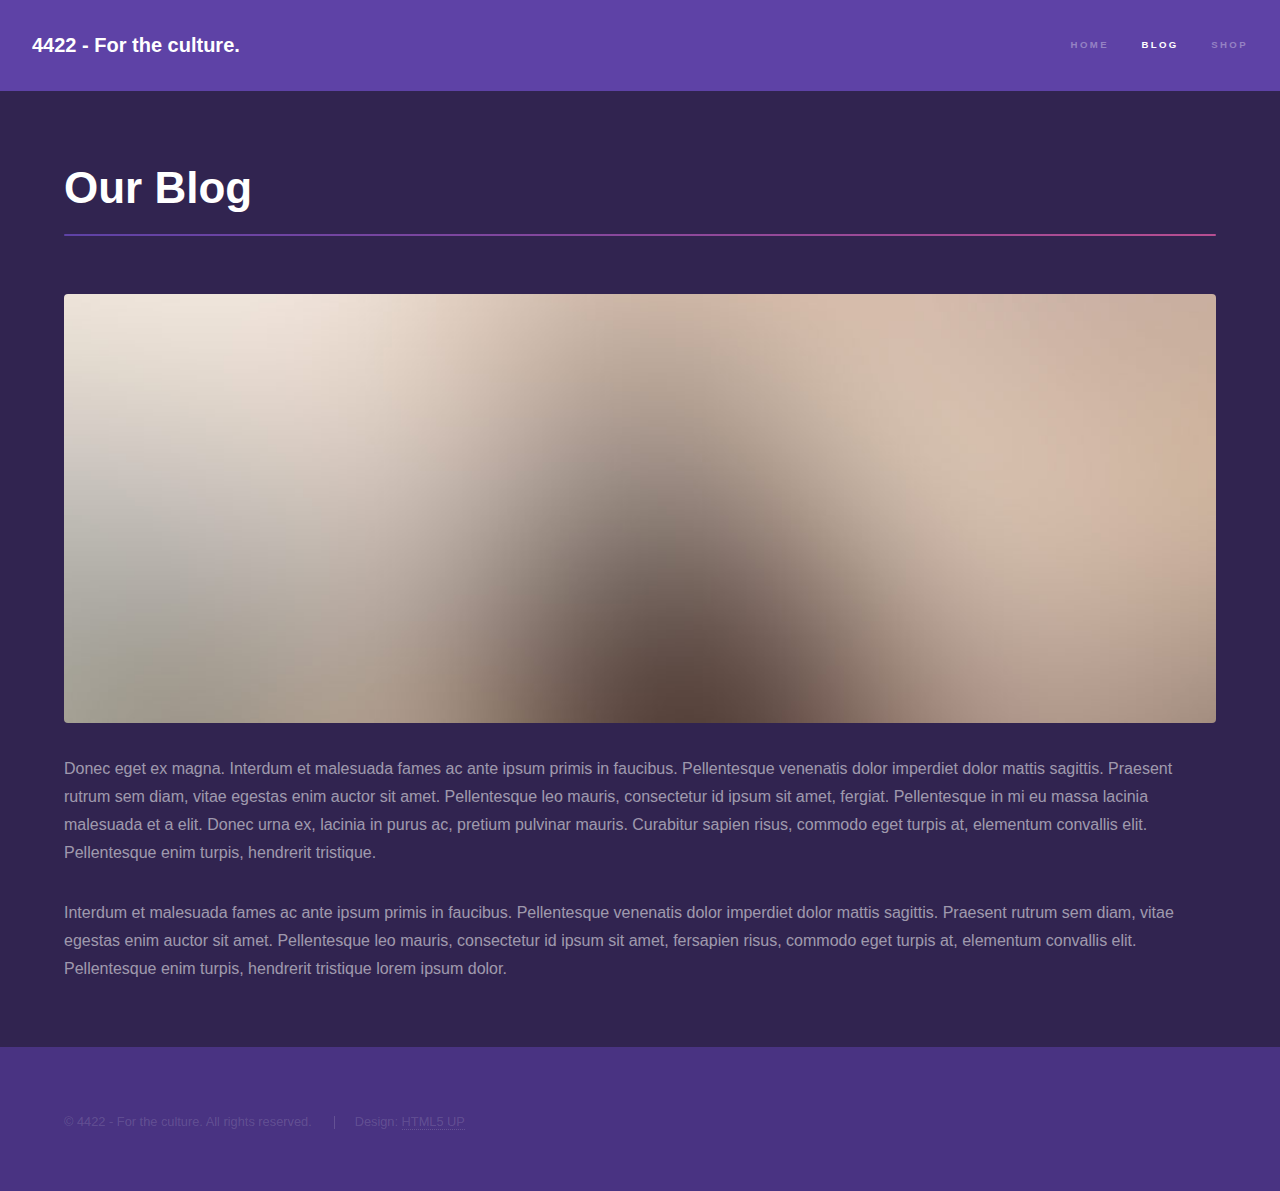
==== blog.html @ 9686497d "Renamed blog and shop files" ====
<!DOCTYPE HTML>
<!--
	Hyperspace by HTML5 UP
	html5up.net | @ajlkn
	Free for personal and commercial use under the CCA 3.0 license (html5up.net/license)
-->
<html>

<head>
	<title>4422</title>
	<meta charset="utf-8" />
	<meta name="viewport" content="width=device-width, initial-scale=1, user-scalable=no" />
	<link rel="stylesheet" href="assets/css/main.css" />
	<noscript>
		<link rel="stylesheet" href="assets/css/noscript.css" /></noscript>
</head>

<body class="is-preload">

	<!-- Header -->
	<header id="header">
		<a href="index.html" class="title">4422 - For the culture.</a>
		<nav>
			<ul>
				<li><a href="index.html">Home</a></li>
				<li><a href="blog.html" class="active">Blog</a></li>
				<li><a href="shop.html">Shop</a></li>
			</ul>
		</nav>
	</header>

	<!-- Wrapper -->
	<div id="wrapper">

		<!-- Main -->
		<section id="main" class="wrapper">
			<div class="inner">
				<h1 class="major">Our Blog</h1>
				<span class="image fit"><img src="images/pic04.jpg" alt="" /></span>
				<p>Donec eget ex magna. Interdum et malesuada fames ac ante ipsum primis in faucibus. Pellentesque venenatis dolor imperdiet
					dolor mattis sagittis. Praesent rutrum sem diam, vitae egestas enim auctor sit amet. Pellentesque leo mauris, consectetur
					id ipsum sit amet, fergiat. Pellentesque in mi eu massa lacinia malesuada et a elit. Donec urna ex, lacinia in purus
					ac, pretium pulvinar mauris. Curabitur sapien risus, commodo eget turpis at, elementum convallis elit. Pellentesque
					enim turpis, hendrerit tristique.</p>
				<p>Interdum et malesuada fames ac ante ipsum primis in faucibus. Pellentesque venenatis dolor imperdiet dolor mattis
					sagittis. Praesent rutrum sem diam, vitae egestas enim auctor sit amet. Pellentesque leo mauris, consectetur id ipsum
					sit amet, fersapien risus, commodo eget turpis at, elementum convallis elit. Pellentesque enim turpis, hendrerit tristique
					lorem ipsum dolor.</p>
			</div>
		</section>

	</div>

	<!-- Footer -->
	<footer id="footer" class="wrapper style1-alt">
		<div class="inner">
			<ul class="menu">
				<li>&copy; 4422 - For the culture. All rights reserved.</li>
				<li>Design: <a href="http://html5up.net">HTML5 UP</a></li>
			</ul>
		</div>
	</footer>

	<!-- Scripts -->
	<script src="assets/js/jquery.min.js"></script>
	<script src="assets/js/jquery.scrollex.min.js"></script>
	<script src="assets/js/jquery.scrolly.min.js"></script>
	<script src="assets/js/browser.min.js"></script>
	<script src="assets/js/breakpoints.min.js"></script>
	<script src="assets/js/util.js"></script>
	<script src="assets/js/main.js"></script>

</body>

</html>
---- assets/css/main.css ----
@import url(font-awesome.min.css);

/*
	Hyperspace by HTML5 UP
	html5up.net | @ajlkn
	Free for personal and commercial use under the CCA 3.0 license (html5up.net/license)
*/

html, body, div, span, applet, object,
iframe, h1, h2, h3, h4, h5, h6, p, blockquote,
pre, a, abbr, acronym, address, big, cite,
code, del, dfn, em, img, ins, kbd, q, s, samp,
small, strike, strong, sub, sup, tt, var, b,
u, i, center, dl, dt, dd, ol, ul, li, fieldset,
form, label, legend, table, caption, tbody,
tfoot, thead, tr, th, td, article, aside,
canvas, details, embed, figure, figcaption,
footer, header, hgroup, menu, nav, output, ruby,
section, summary, time, mark, audio, video {
	margin: 0;
	padding: 0;
	border: 0;
	font-size: 100%;
	font: inherit;
	vertical-align: baseline;}

article, aside, details, figcaption, figure,
footer, header, hgroup, menu, nav, section {
	display: block;}

body {
	line-height: 1;
}

ol, ul {
	list-style: none;
}

blockquote, q {
	quotes: none;
}

	blockquote:before, blockquote:after, q:before, q:after {
		content: '';
		content: none;
	}

table {
	border-collapse: collapse;
	border-spacing: 0;
}

body {
	-webkit-text-size-adjust: none;
}

mark {
	background-color: transparent;
	color: inherit;
}

input::-moz-focus-inner {
	border: 0;
	padding: 0;
}

input, select, textarea {
	-moz-appearance: none;
	-webkit-appearance: none;
	-ms-appearance: none;
	appearance: none;
}

/* Basic */

	@-ms-viewport {
		width: device-width;
	}

	body {
		-ms-overflow-style: scrollbar;
	}

	@media screen and (max-width: 480px) {

		html, body {
			min-width: 320px;
		}

	}

	html {
		box-sizing: border-box;
	}

	*, *:before, *:after {
		box-sizing: inherit;
	}

	body {
		background: #312450;
	}

		body.is-preload *, body.is-preload *:before, body.is-preload *:after {
			-moz-animation: none !important;
			-webkit-animation: none !important;
			-ms-animation: none !important;
			animation: none !important;
			-moz-transition: none !important;
			-webkit-transition: none !important;
			-ms-transition: none !important;
			transition: none !important;
		}

/* Type */

	body, input, select, textarea {
		color: rgba(255, 255, 255, 0.55);
		font-family: Arial, Helvetica, sans-serif;
		font-size: 16.5pt;
		font-weight: normal;
		line-height: 1.75;
	}

		@media screen and (max-width: 1680px) {

			body, input, select, textarea {
				font-size: 13pt;
			}

		}

		@media screen and (max-width: 1280px) {

			body, input, select, textarea {
				font-size: 12pt;
			}

		}

		@media screen and (max-width: 360px) {

			body, input, select, textarea {
				font-size: 11pt;
			}

		}

	a {
		-moz-transition: color 0.2s ease, border-bottom-color 0.2s ease;
		-webkit-transition: color 0.2s ease, border-bottom-color 0.2s ease;
		-ms-transition: color 0.2s ease, border-bottom-color 0.2s ease;
		transition: color 0.2s ease, border-bottom-color 0.2s ease;
		border-bottom: dotted 1px rgba(255, 255, 255, 0.35);
		color: inherit;
		text-decoration: none;
	}

		a:hover {
			border-bottom-color: transparent;
			color: #ffffff;
		}

	strong, b {
		color: #ffffff;
		font-weight: bold;
	}

	em, i {
		font-style: italic;
	}

	p {
		margin: 0 0 2em 0;
	}

	h1, h2, h3, h4, h5, h6 {
		color: #ffffff;
		font-weight: bold;
		line-height: 1.5;
		margin: 0 0 0.5em 0;
	}

		h1 a, h2 a, h3 a, h4 a, h5 a, h6 a {
			color: inherit;
			text-decoration: none;
		}

	h1 {
		font-size: 2.75em;
	}

		h1.major {
			margin: 0 0 1.3em 0;
			position: relative;
			padding-bottom: 0.35em;
		}

			h1.major:after {
				background-image: -moz-linear-gradient(to right, #5e42a6, #b74e91);
				background-image: -webkit-linear-gradient(to right, #5e42a6, #b74e91);
				background-image: -ms-linear-gradient(to right, #5e42a6, #b74e91);
				background-image: linear-gradient(to right, #5e42a6, #b74e91);
				-moz-transition: max-width 0.2s ease;
				-webkit-transition: max-width 0.2s ease;
				-ms-transition: max-width 0.2s ease;
				transition: max-width 0.2s ease;
				border-radius: 0.2em;
				bottom: 0;
				content: '';
				height: 0.05em;
				position: absolute;
				right: 0;
				width: 100%;
			}

	h2 {
		font-size: 1.75em;
	}

	h3 {
		font-size: 1.1em;
	}

	h4 {
		font-size: 1em;
	}

	h5 {
		font-size: 0.8em;
	}

	h6 {
		font-size: 0.6em;
	}

	@media screen and (max-width: 736px) {

		h1 {
			font-size: 2em;
		}

		h2 {
			font-size: 1.25em;
		}

		h3 {
			font-size: 1em;
		}

		h4 {
			font-size: 0.8em;
		}

		h5 {
			font-size: 0.6em;
		}

		h6 {
			font-size: 0.6em;
		}

	}

	sub {
		font-size: 0.8em;
		position: relative;
		top: 0.5em;
	}

	sup {
		font-size: 0.8em;
		position: relative;
		top: -0.5em;
	}

	blockquote {
		border-left: solid 4px rgba(255, 255, 255, 0.15);
		font-style: italic;
		margin: 0 0 2em 0;
		padding: 0.5em 0 0.5em 2em;
	}

	code {
		background: rgba(255, 255, 255, 0.05);
		border-radius: 0.25em;
		border: solid 1px rgba(255, 255, 255, 0.15);
		font-family: "Courier New", monospace;
		font-size: 0.9em;
		margin: 0 0.25em;
		padding: 0.25em 0.65em;
	}

	pre {
		-webkit-overflow-scrolling: touch;
		font-family: "Courier New", monospace;
		font-size: 0.9em;
		margin: 0 0 2em 0;
	}

		pre code {
			display: block;
			line-height: 1.75em;
			padding: 1em 1.5em;
			overflow-x: auto;
		}

	hr {
		border: 0;
		border-bottom: solid 1px rgba(255, 255, 255, 0.15);
		margin: 2em 0;
	}

		hr.major {
			margin: 3em 0;
		}

	.align-left {
		text-align: left;
	}

	.align-center {
		text-align: center;
	}

	.align-right {
		text-align: right;
	}

/* Row */

	.row {
		display: flex;
		flex-wrap: wrap;
		box-sizing: border-box;
		align-items: stretch;
	}

		.row > * {
			box-sizing: border-box;
		}

		.row.gtr-uniform > * > :last-child {
			margin-bottom: 0;
		}

		.row.aln-left {
			justify-content: flex-start;
		}

		.row.aln-center {
			justify-content: center;
		}

		.row.aln-right {
			justify-content: flex-end;
		}

		.row.aln-top {
			align-items: flex-start;
		}

		.row.aln-middle {
			align-items: center;
		}

		.row.aln-bottom {
			align-items: flex-end;
		}

		.row > .imp {
			order: -1;
		}

		.row > .col-1 {
			width: 8.3333333333%;
		}

		.row > .off-1 {
			margin-left: 8.3333333333%;
		}

		.row > .col-2 {
			width: 16.6666666667%;
		}

		.row > .off-2 {
			margin-left: 16.6666666667%;
		}

		.row > .col-3 {
			width: 25%;
		}

		.row > .off-3 {
			margin-left: 25%;
		}

		.row > .col-4 {
			width: 33.3333333333%;
		}

		.row > .off-4 {
			margin-left: 33.3333333333%;
		}

		.row > .col-5 {
			width: 41.6666666667%;
		}

		.row > .off-5 {
			margin-left: 41.6666666667%;
		}

		.row > .col-6 {
			width: 50%;
		}

		.row > .off-6 {
			margin-left: 50%;
		}

		.row > .col-7 {
			width: 58.3333333333%;
		}

		.row > .off-7 {
			margin-left: 58.3333333333%;
		}

		.row > .col-8 {
			width: 66.6666666667%;
		}

		.row > .off-8 {
			margin-left: 66.6666666667%;
		}

		.row > .col-9 {
			width: 75%;
		}

		.row > .off-9 {
			margin-left: 75%;
		}

		.row > .col-10 {
			width: 83.3333333333%;
		}

		.row > .off-10 {
			margin-left: 83.3333333333%;
		}

		.row > .col-11 {
			width: 91.6666666667%;
		}

		.row > .off-11 {
			margin-left: 91.6666666667%;
		}

		.row > .col-12 {
			width: 100%;
		}

		.row > .off-12 {
			margin-left: 100%;
		}

		.row.gtr-0 {
			margin-top: 0;
			margin-left: 0em;
		}

			.row.gtr-0 > * {
				padding: 0 0 0 0em;
			}

			.row.gtr-0.gtr-uniform {
				margin-top: 0em;
			}

				.row.gtr-0.gtr-uniform > * {
					padding-top: 0em;
				}

		.row.gtr-25 {
			margin-top: 0;
			margin-left: -0.375em;
		}

			.row.gtr-25 > * {
				padding: 0 0 0 0.375em;
			}

			.row.gtr-25.gtr-uniform {
				margin-top: -0.375em;
			}

				.row.gtr-25.gtr-uniform > * {
					padding-top: 0.375em;
				}

		.row.gtr-50 {
			margin-top: 0;
			margin-left: -0.75em;
		}

			.row.gtr-50 > * {
				padding: 0 0 0 0.75em;
			}

			.row.gtr-50.gtr-uniform {
				margin-top: -0.75em;
			}

				.row.gtr-50.gtr-uniform > * {
					padding-top: 0.75em;
				}

		.row {
			margin-top: 0;
			margin-left: -1.5em;
		}

			.row > * {
				padding: 0 0 0 1.5em;
			}

			.row.gtr-uniform {
				margin-top: -1.5em;
			}

				.row.gtr-uniform > * {
					padding-top: 1.5em;
				}

		.row.gtr-150 {
			margin-top: 0;
			margin-left: -2.25em;
		}

			.row.gtr-150 > * {
				padding: 0 0 0 2.25em;
			}

			.row.gtr-150.gtr-uniform {
				margin-top: -2.25em;
			}

				.row.gtr-150.gtr-uniform > * {
					padding-top: 2.25em;
				}

		.row.gtr-200 {
			margin-top: 0;
			margin-left: -3em;
		}

			.row.gtr-200 > * {
				padding: 0 0 0 3em;
			}

			.row.gtr-200.gtr-uniform {
				margin-top: -3em;
			}

				.row.gtr-200.gtr-uniform > * {
					padding-top: 3em;
				}

		@media screen and (max-width: 1680px) {

			.row {
				display: flex;
				flex-wrap: wrap;
				box-sizing: border-box;
				align-items: stretch;
			}

				.row > * {
					box-sizing: border-box;
				}

				.row.gtr-uniform > * > :last-child {
					margin-bottom: 0;
				}

				.row.aln-left {
					justify-content: flex-start;
				}

				.row.aln-center {
					justify-content: center;
				}

				.row.aln-right {
					justify-content: flex-end;
				}

				.row.aln-top {
					align-items: flex-start;
				}

				.row.aln-middle {
					align-items: center;
				}

				.row.aln-bottom {
					align-items: flex-end;
				}

				.row > .imp-xlarge {
					order: -1;
				}

				.row > .col-1-xlarge {
					width: 8.3333333333%;
				}

				.row > .off-1-xlarge {
					margin-left: 8.3333333333%;
				}

				.row > .col-2-xlarge {
					width: 16.6666666667%;
				}

				.row > .off-2-xlarge {
					margin-left: 16.6666666667%;
				}

				.row > .col-3-xlarge {
					width: 25%;
				}

				.row > .off-3-xlarge {
					margin-left: 25%;
				}

				.row > .col-4-xlarge {
					width: 33.3333333333%;
				}

				.row > .off-4-xlarge {
					margin-left: 33.3333333333%;
				}

				.row > .col-5-xlarge {
					width: 41.6666666667%;
				}

				.row > .off-5-xlarge {
					margin-left: 41.6666666667%;
				}

				.row > .col-6-xlarge {
					width: 50%;
				}

				.row > .off-6-xlarge {
					margin-left: 50%;
				}

				.row > .col-7-xlarge {
					width: 58.3333333333%;
				}

				.row > .off-7-xlarge {
					margin-left: 58.3333333333%;
				}

				.row > .col-8-xlarge {
					width: 66.6666666667%;
				}

				.row > .off-8-xlarge {
					margin-left: 66.6666666667%;
				}

				.row > .col-9-xlarge {
					width: 75%;
				}

				.row > .off-9-xlarge {
					margin-left: 75%;
				}

				.row > .col-10-xlarge {
					width: 83.3333333333%;
				}

				.row > .off-10-xlarge {
					margin-left: 83.3333333333%;
				}

				.row > .col-11-xlarge {
					width: 91.6666666667%;
				}

				.row > .off-11-xlarge {
					margin-left: 91.6666666667%;
				}

				.row > .col-12-xlarge {
					width: 100%;
				}

				.row > .off-12-xlarge {
					margin-left: 100%;
				}

				.row.gtr-0 {
					margin-top: 0;
					margin-left: 0em;
				}

					.row.gtr-0 > * {
						padding: 0 0 0 0em;
					}

					.row.gtr-0.gtr-uniform {
						margin-top: 0em;
					}

						.row.gtr-0.gtr-uniform > * {
							padding-top: 0em;
						}

				.row.gtr-25 {
					margin-top: 0;
					margin-left: -0.375em;
				}

					.row.gtr-25 > * {
						padding: 0 0 0 0.375em;
					}

					.row.gtr-25.gtr-uniform {
						margin-top: -0.375em;
					}

						.row.gtr-25.gtr-uniform > * {
							padding-top: 0.375em;
						}

				.row.gtr-50 {
					margin-top: 0;
					margin-left: -0.75em;
				}

					.row.gtr-50 > * {
						padding: 0 0 0 0.75em;
					}

					.row.gtr-50.gtr-uniform {
						margin-top: -0.75em;
					}

						.row.gtr-50.gtr-uniform > * {
							padding-top: 0.75em;
						}

				.row {
					margin-top: 0;
					margin-left: -1.5em;
				}

					.row > * {
						padding: 0 0 0 1.5em;
					}

					.row.gtr-uniform {
						margin-top: -1.5em;
					}

						.row.gtr-uniform > * {
							padding-top: 1.5em;
						}

				.row.gtr-150 {
					margin-top: 0;
					margin-left: -2.25em;
				}

					.row.gtr-150 > * {
						padding: 0 0 0 2.25em;
					}

					.row.gtr-150.gtr-uniform {
						margin-top: -2.25em;
					}

						.row.gtr-150.gtr-uniform > * {
							padding-top: 2.25em;
						}

				.row.gtr-200 {
					margin-top: 0;
					margin-left: -3em;
				}

					.row.gtr-200 > * {
						padding: 0 0 0 3em;
					}

					.row.gtr-200.gtr-uniform {
						margin-top: -3em;
					}

						.row.gtr-200.gtr-uniform > * {
							padding-top: 3em;
						}

		}

		@media screen and (max-width: 1280px) {

			.row {
				display: flex;
				flex-wrap: wrap;
				box-sizing: border-box;
				align-items: stretch;
			}

				.row > * {
					box-sizing: border-box;
				}

				.row.gtr-uniform > * > :last-child {
					margin-bottom: 0;
				}

				.row.aln-left {
					justify-content: flex-start;
				}

				.row.aln-center {
					justify-content: center;
				}

				.row.aln-right {
					justify-content: flex-end;
				}

				.row.aln-top {
					align-items: flex-start;
				}

				.row.aln-middle {
					align-items: center;
				}

				.row.aln-bottom {
					align-items: flex-end;
				}

				.row > .imp-large {
					order: -1;
				}

				.row > .col-1-large {
					width: 8.3333333333%;
				}

				.row > .off-1-large {
					margin-left: 8.3333333333%;
				}

				.row > .col-2-large {
					width: 16.6666666667%;
				}

				.row > .off-2-large {
					margin-left: 16.6666666667%;
				}

				.row > .col-3-large {
					width: 25%;
				}

				.row > .off-3-large {
					margin-left: 25%;
				}

				.row > .col-4-large {
					width: 33.3333333333%;
				}

				.row > .off-4-large {
					margin-left: 33.3333333333%;
				}

				.row > .col-5-large {
					width: 41.6666666667%;
				}

				.row > .off-5-large {
					margin-left: 41.6666666667%;
				}

				.row > .col-6-large {
					width: 50%;
				}

				.row > .off-6-large {
					margin-left: 50%;
				}

				.row > .col-7-large {
					width: 58.3333333333%;
				}

				.row > .off-7-large {
					margin-left: 58.3333333333%;
				}

				.row > .col-8-large {
					width: 66.6666666667%;
				}

				.row > .off-8-large {
					margin-left: 66.6666666667%;
				}

				.row > .col-9-large {
					width: 75%;
				}

				.row > .off-9-large {
					margin-left: 75%;
				}

				.row > .col-10-large {
					width: 83.3333333333%;
				}

				.row > .off-10-large {
					margin-left: 83.3333333333%;
				}

				.row > .col-11-large {
					width: 91.6666666667%;
				}

				.row > .off-11-large {
					margin-left: 91.6666666667%;
				}

				.row > .col-12-large {
					width: 100%;
				}

				.row > .off-12-large {
					margin-left: 100%;
				}

				.row.gtr-0 {
					margin-top: 0;
					margin-left: 0em;
				}

					.row.gtr-0 > * {
						padding: 0 0 0 0em;
					}

					.row.gtr-0.gtr-uniform {
						margin-top: 0em;
					}

						.row.gtr-0.gtr-uniform > * {
							padding-top: 0em;
						}

				.row.gtr-25 {
					margin-top: 0;
					margin-left: -0.375em;
				}

					.row.gtr-25 > * {
						padding: 0 0 0 0.375em;
					}

					.row.gtr-25.gtr-uniform {
						margin-top: -0.375em;
					}

						.row.gtr-25.gtr-uniform > * {
							padding-top: 0.375em;
						}

				.row.gtr-50 {
					margin-top: 0;
					margin-left: -0.75em;
				}

					.row.gtr-50 > * {
						padding: 0 0 0 0.75em;
					}

					.row.gtr-50.gtr-uniform {
						margin-top: -0.75em;
					}

						.row.gtr-50.gtr-uniform > * {
							padding-top: 0.75em;
						}

				.row {
					margin-top: 0;
					margin-left: -1.5em;
				}

					.row > * {
						padding: 0 0 0 1.5em;
					}

					.row.gtr-uniform {
						margin-top: -1.5em;
					}

						.row.gtr-uniform > * {
							padding-top: 1.5em;
						}

				.row.gtr-150 {
					margin-top: 0;
					margin-left: -2.25em;
				}

					.row.gtr-150 > * {
						padding: 0 0 0 2.25em;
					}

					.row.gtr-150.gtr-uniform {
						margin-top: -2.25em;
					}

						.row.gtr-150.gtr-uniform > * {
							padding-top: 2.25em;
						}

				.row.gtr-200 {
					margin-top: 0;
					margin-left: -3em;
				}

					.row.gtr-200 > * {
						padding: 0 0 0 3em;
					}

					.row.gtr-200.gtr-uniform {
						margin-top: -3em;
					}

						.row.gtr-200.gtr-uniform > * {
							padding-top: 3em;
						}

		}

		@media screen and (max-width: 980px) {

			.row {
				display: flex;
				flex-wrap: wrap;
				box-sizing: border-box;
				align-items: stretch;
			}

				.row > * {
					box-sizing: border-box;
				}

				.row.gtr-uniform > * > :last-child {
					margin-bottom: 0;
				}

				.row.aln-left {
					justify-content: flex-start;
				}

				.row.aln-center {
					justify-content: center;
				}

				.row.aln-right {
					justify-content: flex-end;
				}

				.row.aln-top {
					align-items: flex-start;
				}

				.row.aln-middle {
					align-items: center;
				}

				.row.aln-bottom {
					align-items: flex-end;
				}

				.row > .imp-medium {
					order: -1;
				}

				.row > .col-1-medium {
					width: 8.3333333333%;
				}

				.row > .off-1-medium {
					margin-left: 8.3333333333%;
				}

				.row > .col-2-medium {
					width: 16.6666666667%;
				}

				.row > .off-2-medium {
					margin-left: 16.6666666667%;
				}

				.row > .col-3-medium {
					width: 25%;
				}

				.row > .off-3-medium {
					margin-left: 25%;
				}

				.row > .col-4-medium {
					width: 33.3333333333%;
				}

				.row > .off-4-medium {
					margin-left: 33.3333333333%;
				}

				.row > .col-5-medium {
					width: 41.6666666667%;
				}

				.row > .off-5-medium {
					margin-left: 41.6666666667%;
				}

				.row > .col-6-medium {
					width: 50%;
				}

				.row > .off-6-medium {
					margin-left: 50%;
				}

				.row > .col-7-medium {
					width: 58.3333333333%;
				}

				.row > .off-7-medium {
					margin-left: 58.3333333333%;
				}

				.row > .col-8-medium {
					width: 66.6666666667%;
				}

				.row > .off-8-medium {
					margin-left: 66.6666666667%;
				}

				.row > .col-9-medium {
					width: 75%;
				}

				.row > .off-9-medium {
					margin-left: 75%;
				}

				.row > .col-10-medium {
					width: 83.3333333333%;
				}

				.row > .off-10-medium {
					margin-left: 83.3333333333%;
				}

				.row > .col-11-medium {
					width: 91.6666666667%;
				}

				.row > .off-11-medium {
					margin-left: 91.6666666667%;
				}

				.row > .col-12-medium {
					width: 100%;
				}

				.row > .off-12-medium {
					margin-left: 100%;
				}

				.row.gtr-0 {
					margin-top: 0;
					margin-left: 0em;
				}

					.row.gtr-0 > * {
						padding: 0 0 0 0em;
					}

					.row.gtr-0.gtr-uniform {
						margin-top: 0em;
					}

						.row.gtr-0.gtr-uniform > * {
							padding-top: 0em;
						}

				.row.gtr-25 {
					margin-top: 0;
					margin-left: -0.375em;
				}

					.row.gtr-25 > * {
						padding: 0 0 0 0.375em;
					}

					.row.gtr-25.gtr-uniform {
						margin-top: -0.375em;
					}

						.row.gtr-25.gtr-uniform > * {
							padding-top: 0.375em;
						}

				.row.gtr-50 {
					margin-top: 0;
					margin-left: -0.75em;
				}

					.row.gtr-50 > * {
						padding: 0 0 0 0.75em;
					}

					.row.gtr-50.gtr-uniform {
						margin-top: -0.75em;
					}

						.row.gtr-50.gtr-uniform > * {
							padding-top: 0.75em;
						}

				.row {
					margin-top: 0;
					margin-left: -1.5em;
				}

					.row > * {
						padding: 0 0 0 1.5em;
					}

					.row.gtr-uniform {
						margin-top: -1.5em;
					}

						.row.gtr-uniform > * {
							padding-top: 1.5em;
						}

				.row.gtr-150 {
					margin-top: 0;
					margin-left: -2.25em;
				}

					.row.gtr-150 > * {
						padding: 0 0 0 2.25em;
					}

					.row.gtr-150.gtr-uniform {
						margin-top: -2.25em;
					}

						.row.gtr-150.gtr-uniform > * {
							padding-top: 2.25em;
						}

				.row.gtr-200 {
					margin-top: 0;
					margin-left: -3em;
				}

					.row.gtr-200 > * {
						padding: 0 0 0 3em;
					}

					.row.gtr-200.gtr-uniform {
						margin-top: -3em;
					}

						.row.gtr-200.gtr-uniform > * {
							padding-top: 3em;
						}

		}

		@media screen and (max-width: 736px) {

			.row {
				display: flex;
				flex-wrap: wrap;
				box-sizing: border-box;
				align-items: stretch;
			}

				.row > * {
					box-sizing: border-box;
				}

				.row.gtr-uniform > * > :last-child {
					margin-bottom: 0;
				}

				.row.aln-left {
					justify-content: flex-start;
				}

				.row.aln-center {
					justify-content: center;
				}

				.row.aln-right {
					justify-content: flex-end;
				}

				.row.aln-top {
					align-items: flex-start;
				}

				.row.aln-middle {
					align-items: center;
				}

				.row.aln-bottom {
					align-items: flex-end;
				}

				.row > .imp-small {
					order: -1;
				}

				.row > .col-1-small {
					width: 8.3333333333%;
				}

				.row > .off-1-small {
					margin-left: 8.3333333333%;
				}

				.row > .col-2-small {
					width: 16.6666666667%;
				}

				.row > .off-2-small {
					margin-left: 16.6666666667%;
				}

				.row > .col-3-small {
					width: 25%;
				}

				.row > .off-3-small {
					margin-left: 25%;
				}

				.row > .col-4-small {
					width: 33.3333333333%;
				}

				.row > .off-4-small {
					margin-left: 33.3333333333%;
				}

				.row > .col-5-small {
					width: 41.6666666667%;
				}

				.row > .off-5-small {
					margin-left: 41.6666666667%;
				}

				.row > .col-6-small {
					width: 50%;
				}

				.row > .off-6-small {
					margin-left: 50%;
				}

				.row > .col-7-small {
					width: 58.3333333333%;
				}

				.row > .off-7-small {
					margin-left: 58.3333333333%;
				}

				.row > .col-8-small {
					width: 66.6666666667%;
				}

				.row > .off-8-small {
					margin-left: 66.6666666667%;
				}

				.row > .col-9-small {
					width: 75%;
				}

				.row > .off-9-small {
					margin-left: 75%;
				}

				.row > .col-10-small {
					width: 83.3333333333%;
				}

				.row > .off-10-small {
					margin-left: 83.3333333333%;
				}

				.row > .col-11-small {
					width: 91.6666666667%;
				}

				.row > .off-11-small {
					margin-left: 91.6666666667%;
				}

				.row > .col-12-small {
					width: 100%;
				}

				.row > .off-12-small {
					margin-left: 100%;
				}

				.row.gtr-0 {
					margin-top: 0;
					margin-left: 0em;
				}

					.row.gtr-0 > * {
						padding: 0 0 0 0em;
					}

					.row.gtr-0.gtr-uniform {
						margin-top: 0em;
					}

						.row.gtr-0.gtr-uniform > * {
							padding-top: 0em;
						}

				.row.gtr-25 {
					margin-top: 0;
					margin-left: -0.375em;
				}

					.row.gtr-25 > * {
						padding: 0 0 0 0.375em;
					}

					.row.gtr-25.gtr-uniform {
						margin-top: -0.375em;
					}

						.row.gtr-25.gtr-uniform > * {
							padding-top: 0.375em;
						}

				.row.gtr-50 {
					margin-top: 0;
					margin-left: -0.75em;
				}

					.row.gtr-50 > * {
						padding: 0 0 0 0.75em;
					}

					.row.gtr-50.gtr-uniform {
						margin-top: -0.75em;
					}

						.row.gtr-50.gtr-uniform > * {
							padding-top: 0.75em;
						}

				.row {
					margin-top: 0;
					margin-left: -1.5em;
				}

					.row > * {
						padding: 0 0 0 1.5em;
					}

					.row.gtr-uniform {
						margin-top: -1.5em;
					}

						.row.gtr-uniform > * {
							padding-top: 1.5em;
						}

				.row.gtr-150 {
					margin-top: 0;
					margin-left: -2.25em;
				}

					.row.gtr-150 > * {
						padding: 0 0 0 2.25em;
					}

					.row.gtr-150.gtr-uniform {
						margin-top: -2.25em;
					}

						.row.gtr-150.gtr-uniform > * {
							padding-top: 2.25em;
						}

				.row.gtr-200 {
					margin-top: 0;
					margin-left: -3em;
				}

					.row.gtr-200 > * {
						padding: 0 0 0 3em;
					}

					.row.gtr-200.gtr-uniform {
						margin-top: -3em;
					}

						.row.gtr-200.gtr-uniform > * {
							padding-top: 3em;
						}

		}

		@media screen and (max-width: 480px) {

			.row {
				display: flex;
				flex-wrap: wrap;
				box-sizing: border-box;
				align-items: stretch;
			}

				.row > * {
					box-sizing: border-box;
				}

				.row.gtr-uniform > * > :last-child {
					margin-bottom: 0;
				}

				.row.aln-left {
					justify-content: flex-start;
				}

				.row.aln-center {
					justify-content: center;
				}

				.row.aln-right {
					justify-content: flex-end;
				}

				.row.aln-top {
					align-items: flex-start;
				}

				.row.aln-middle {
					align-items: center;
				}

				.row.aln-bottom {
					align-items: flex-end;
				}

				.row > .imp-xsmall {
					order: -1;
				}

				.row > .col-1-xsmall {
					width: 8.3333333333%;
				}

				.row > .off-1-xsmall {
					margin-left: 8.3333333333%;
				}

				.row > .col-2-xsmall {
					width: 16.6666666667%;
				}

				.row > .off-2-xsmall {
					margin-left: 16.6666666667%;
				}

				.row > .col-3-xsmall {
					width: 25%;
				}

				.row > .off-3-xsmall {
					margin-left: 25%;
				}

				.row > .col-4-xsmall {
					width: 33.3333333333%;
				}

				.row > .off-4-xsmall {
					margin-left: 33.3333333333%;
				}

				.row > .col-5-xsmall {
					width: 41.6666666667%;
				}

				.row > .off-5-xsmall {
					margin-left: 41.6666666667%;
				}

				.row > .col-6-xsmall {
					width: 50%;
				}

				.row > .off-6-xsmall {
					margin-left: 50%;
				}

				.row > .col-7-xsmall {
					width: 58.3333333333%;
				}

				.row > .off-7-xsmall {
					margin-left: 58.3333333333%;
				}

				.row > .col-8-xsmall {
					width: 66.6666666667%;
				}

				.row > .off-8-xsmall {
					margin-left: 66.6666666667%;
				}

				.row > .col-9-xsmall {
					width: 75%;
				}

				.row > .off-9-xsmall {
					margin-left: 75%;
				}

				.row > .col-10-xsmall {
					width: 83.3333333333%;
				}

				.row > .off-10-xsmall {
					margin-left: 83.3333333333%;
				}

				.row > .col-11-xsmall {
					width: 91.6666666667%;
				}

				.row > .off-11-xsmall {
					margin-left: 91.6666666667%;
				}

				.row > .col-12-xsmall {
					width: 100%;
				}

				.row > .off-12-xsmall {
					margin-left: 100%;
				}

				.row.gtr-0 {
					margin-top: 0;
					margin-left: 0em;
				}

					.row.gtr-0 > * {
						padding: 0 0 0 0em;
					}

					.row.gtr-0.gtr-uniform {
						margin-top: 0em;
					}

						.row.gtr-0.gtr-uniform > * {
							padding-top: 0em;
						}

				.row.gtr-25 {
					margin-top: 0;
					margin-left: -0.375em;
				}

					.row.gtr-25 > * {
						padding: 0 0 0 0.375em;
					}

					.row.gtr-25.gtr-uniform {
						margin-top: -0.375em;
					}

						.row.gtr-25.gtr-uniform > * {
							padding-top: 0.375em;
						}

				.row.gtr-50 {
					margin-top: 0;
					margin-left: -0.75em;
				}

					.row.gtr-50 > * {
						padding: 0 0 0 0.75em;
					}

					.row.gtr-50.gtr-uniform {
						margin-top: -0.75em;
					}

						.row.gtr-50.gtr-uniform > * {
							padding-top: 0.75em;
						}

				.row {
					margin-top: 0;
					margin-left: -1.5em;
				}

					.row > * {
						padding: 0 0 0 1.5em;
					}

					.row.gtr-uniform {
						margin-top: -1.5em;
					}

						.row.gtr-uniform > * {
							padding-top: 1.5em;
						}

				.row.gtr-150 {
					margin-top: 0;
					margin-left: -2.25em;
				}

					.row.gtr-150 > * {
						padding: 0 0 0 2.25em;
					}

					.row.gtr-150.gtr-uniform {
						margin-top: -2.25em;
					}

						.row.gtr-150.gtr-uniform > * {
							padding-top: 2.25em;
						}

				.row.gtr-200 {
					margin-top: 0;
					margin-left: -3em;
				}

					.row.gtr-200 > * {
						padding: 0 0 0 3em;
					}

					.row.gtr-200.gtr-uniform {
						margin-top: -3em;
					}

						.row.gtr-200.gtr-uniform > * {
							padding-top: 3em;
						}

		}

/* Box */

	.box {
		border-radius: 0.25em;
		border: solid 1px rgba(255, 255, 255, 0.15);
		margin-bottom: 2em;
		padding: 1.5em;
	}

		.box > :last-child,
		.box > :last-child > :last-child,
		.box > :last-child > :last-child > :last-child {
			margin-bottom: 0;
		}

		.box.alt {
			border: 0;
			border-radius: 0;
			padding: 0;
		}

/* Button */

	input[type="submit"],
	input[type="reset"],
	input[type="button"],
	button,
	.button {
		-moz-appearance: none;
		-webkit-appearance: none;
		-ms-appearance: none;
		appearance: none;
		-moz-transition: border-color 0.2s ease;
		-webkit-transition: border-color 0.2s ease;
		-ms-transition: border-color 0.2s ease;
		transition: border-color 0.2s ease;
		background-color: transparent;
		border: solid 1px !important;
		border-color: rgba(255, 255, 255, 0.15) !important;
		border-radius: 3em;
		color: #ffffff !important;
		cursor: pointer;
		display: inline-block;
		font-size: 0.6em;
		font-weight: bold;
		height: calc(4.75em + 2px);
		letter-spacing: 0.25em;
		line-height: 4.75em;
		outline: 0;
		padding: 0 3.75em;
		position: relative;
		text-align: center;
		text-decoration: none;
		text-transform: uppercase;
		white-space: nowrap;
	}

		input[type="submit"]:after,
		input[type="reset"]:after,
		input[type="button"]:after,
		button:after,
		.button:after {
			-moz-transform: scale(0.25);
			-webkit-transform: scale(0.25);
			-ms-transform: scale(0.25);
			transform: scale(0.25);
			pointer-events: none;
			-moz-transition: opacity 0.2s ease, -moz-transform 0.2s ease;
			-webkit-transition: opacity 0.2s ease, -webkit-transform 0.2s ease;
			-ms-transition: opacity 0.2s ease, -ms-transform 0.2s ease;
			transition: opacity 0.2s ease, transform 0.2s ease;
			background: #ffffff;
			border-radius: 3em;
			content: '';
			height: 100%;
			left: 0;
			opacity: 0;
			position: absolute;
			top: 0;
			width: 100%;
		}

		input[type="submit"].icon:before,
		input[type="reset"].icon:before,
		input[type="button"].icon:before,
		button.icon:before,
		.button.icon:before {
			margin-right: 0.75em;
		}

		input[type="submit"].fit,
		input[type="reset"].fit,
		input[type="button"].fit,
		button.fit,
		.button.fit {
			width: 100%;
		}

		input[type="submit"].small,
		input[type="reset"].small,
		input[type="button"].small,
		button.small,
		.button.small {
			font-size: 0.4em;
		}

		input[type="submit"].large,
		input[type="reset"].large,
		input[type="button"].large,
		button.large,
		.button.large {
			font-size: 0.8em;
		}

		input[type="submit"].primary,
		input[type="reset"].primary,
		input[type="button"].primary,
		button.primary,
		.button.primary {
			background-color: #ffffff;
			color: #312450 !important;
		}

			input[type="submit"].primary:after,
			input[type="reset"].primary:after,
			input[type="button"].primary:after,
			button.primary:after,
			.button.primary:after {
				display: none;
			}

		input[type="submit"].disabled, input[type="submit"]:disabled,
		input[type="reset"].disabled,
		input[type="reset"]:disabled,
		input[type="button"].disabled,
		input[type="button"]:disabled,
		button.disabled,
		button:disabled,
		.button.disabled,
		.button:disabled {
			cursor: default;
			opacity: 0.5;
			pointer-events: none;
		}

		input[type="submit"]:hover,
		input[type="reset"]:hover,
		input[type="button"]:hover,
		button:hover,
		.button:hover {
			border-color: rgba(255, 255, 255, 0.55) !important;
		}

			input[type="submit"]:hover:after,
			input[type="reset"]:hover:after,
			input[type="button"]:hover:after,
			button:hover:after,
			.button:hover:after {
				opacity: 0.05;
				-moz-transform: scale(1);
				-webkit-transform: scale(1);
				-ms-transform: scale(1);
				transform: scale(1);
			}

			input[type="submit"]:hover:active,
			input[type="reset"]:hover:active,
			input[type="button"]:hover:active,
			button:hover:active,
			.button:hover:active {
				border-color: #ffffff !important;
			}

				input[type="submit"]:hover:active:after,
				input[type="reset"]:hover:active:after,
				input[type="button"]:hover:active:after,
				button:hover:active:after,
				.button:hover:active:after {
					opacity: 0.1;
				}

/* Features */

	.features {
		display: -moz-flex;
		display: -webkit-flex;
		display: -ms-flex;
		display: flex;
		-moz-flex-wrap: wrap;
		-webkit-flex-wrap: wrap;
		-ms-flex-wrap: wrap;
		flex-wrap: wrap;
		border-radius: 0.25em;
		border: solid 1px rgba(255, 255, 255, 0.15);
		background: rgba(255, 255, 255, 0.05);
		margin: 0 0 2em 0;
	}

		.features section {
			padding: 3.5em 3em 1em 7em ;
			width: 50%;
			border-top: solid 1px rgba(255, 255, 255, 0.15);
			position: relative;
		}

			.features section:nth-child(-n + 2) {
				border-top-width: 0;
			}

			.features section:nth-child(2n) {
				border-left: solid 1px rgba(255, 255, 255, 0.15);
			}

			.features section .icon {
				-moz-transition: opacity 0.5s ease, -moz-transform 0.5s ease;
				-webkit-transition: opacity 0.5s ease, -webkit-transform 0.5s ease;
				-ms-transition: opacity 0.5s ease, -ms-transform 0.5s ease;
				transition: opacity 0.5s ease, transform 0.5s ease;
				-moz-transition-delay: 1s;
				-webkit-transition-delay: 1s;
				-ms-transition-delay: 1s;
				transition-delay: 1s;
				-moz-transform: scale(1);
				-webkit-transform: scale(1);
				-ms-transform: scale(1);
				transform: scale(1);
				position: absolute;
				left: 3em;
				top: 3em;
				opacity: 1;
			}

			.features section:nth-child(1) .icon {
				-moz-transition-delay: 0.15s;
				-webkit-transition-delay: 0.15s;
				-ms-transition-delay: 0.15s;
				transition-delay: 0.15s;
			}

			.features section:nth-child(2) .icon {
				-moz-transition-delay: 0.3s;
				-webkit-transition-delay: 0.3s;
				-ms-transition-delay: 0.3s;
				transition-delay: 0.3s;
			}

			.features section:nth-child(3) .icon {
				-moz-transition-delay: 0.45s;
				-webkit-transition-delay: 0.45s;
				-ms-transition-delay: 0.45s;
				transition-delay: 0.45s;
			}

			.features section:nth-child(4) .icon {
				-moz-transition-delay: 0.6s;
				-webkit-transition-delay: 0.6s;
				-ms-transition-delay: 0.6s;
				transition-delay: 0.6s;
			}

			.features section:nth-child(5) .icon {
				-moz-transition-delay: 0.75s;
				-webkit-transition-delay: 0.75s;
				-ms-transition-delay: 0.75s;
				transition-delay: 0.75s;
			}

			.features section:nth-child(6) .icon {
				-moz-transition-delay: 0.9s;
				-webkit-transition-delay: 0.9s;
				-ms-transition-delay: 0.9s;
				transition-delay: 0.9s;
			}

			.features section:nth-child(7) .icon {
				-moz-transition-delay: 1.05s;
				-webkit-transition-delay: 1.05s;
				-ms-transition-delay: 1.05s;
				transition-delay: 1.05s;
			}

			.features section:nth-child(8) .icon {
				-moz-transition-delay: 1.2s;
				-webkit-transition-delay: 1.2s;
				-ms-transition-delay: 1.2s;
				transition-delay: 1.2s;
			}

			.features section:nth-child(9) .icon {
				-moz-transition-delay: 1.35s;
				-webkit-transition-delay: 1.35s;
				-ms-transition-delay: 1.35s;
				transition-delay: 1.35s;
			}

			.features section:nth-child(10) .icon {
				-moz-transition-delay: 1.5s;
				-webkit-transition-delay: 1.5s;
				-ms-transition-delay: 1.5s;
				transition-delay: 1.5s;
			}

			.features section:nth-child(11) .icon {
				-moz-transition-delay: 1.65s;
				-webkit-transition-delay: 1.65s;
				-ms-transition-delay: 1.65s;
				transition-delay: 1.65s;
			}

			.features section:nth-child(12) .icon {
				-moz-transition-delay: 1.8s;
				-webkit-transition-delay: 1.8s;
				-ms-transition-delay: 1.8s;
				transition-delay: 1.8s;
			}

			.features section:nth-child(13) .icon {
				-moz-transition-delay: 1.95s;
				-webkit-transition-delay: 1.95s;
				-ms-transition-delay: 1.95s;
				transition-delay: 1.95s;
			}

			.features section:nth-child(14) .icon {
				-moz-transition-delay: 2.1s;
				-webkit-transition-delay: 2.1s;
				-ms-transition-delay: 2.1s;
				transition-delay: 2.1s;
			}

			.features section:nth-child(15) .icon {
				-moz-transition-delay: 2.25s;
				-webkit-transition-delay: 2.25s;
				-ms-transition-delay: 2.25s;
				transition-delay: 2.25s;
			}

			.features section:nth-child(16) .icon {
				-moz-transition-delay: 2.4s;
				-webkit-transition-delay: 2.4s;
				-ms-transition-delay: 2.4s;
				transition-delay: 2.4s;
			}

			.features section:nth-child(17) .icon {
				-moz-transition-delay: 2.55s;
				-webkit-transition-delay: 2.55s;
				-ms-transition-delay: 2.55s;
				transition-delay: 2.55s;
			}

			.features section:nth-child(18) .icon {
				-moz-transition-delay: 2.7s;
				-webkit-transition-delay: 2.7s;
				-ms-transition-delay: 2.7s;
				transition-delay: 2.7s;
			}

			.features section:nth-child(19) .icon {
				-moz-transition-delay: 2.85s;
				-webkit-transition-delay: 2.85s;
				-ms-transition-delay: 2.85s;
				transition-delay: 2.85s;
			}

			.features section:nth-child(20) .icon {
				-moz-transition-delay: 3s;
				-webkit-transition-delay: 3s;
				-ms-transition-delay: 3s;
				transition-delay: 3s;
			}

		.features.inactive section .icon {
			-moz-transform: scale(0.5);
			-webkit-transform: scale(0.5);
			-ms-transform: scale(0.5);
			transform: scale(0.5);
			opacity: 0;
		}

		@media screen and (max-width: 980px) {

			.features {
				display: block;
			}

				.features section {
					border-top-width: 1px !important;
					border-left-width: 0 !important;
					width: 100%;
				}

					.features section:first-child {
						border-top-width: 0 !important;
					}

		}

		@media screen and (max-width: 736px) {

			.features section {
				padding: 2.5em 1.5em 0.1em 5.5em ;
			}

				.features section .icon {
					left: 1.5em;
					top: 2em;
				}

		}

		@media screen and (max-width: 480px) {

			.features section {
				padding: 2em 1.5em 0.1em 1.5em ;
			}

				.features section .icon {
					left: 0;
					position: relative;
					top: 0;
				}

		}

/* Form */

	form {
		margin: 0 0 2em 0;
	}

		form > :last-child {
			margin-bottom: 0;
		}

		form > .fields {
			display: -moz-flex;
			display: -webkit-flex;
			display: -ms-flex;
			display: flex;
			-moz-flex-wrap: wrap;
			-webkit-flex-wrap: wrap;
			-ms-flex-wrap: wrap;
			flex-wrap: wrap;
			width: calc(100% + 3em);
			margin: -1.5em 0 2em -1.5em;
		}

			form > .fields > .field {
				-moz-flex-grow: 0;
				-webkit-flex-grow: 0;
				-ms-flex-grow: 0;
				flex-grow: 0;
				-moz-flex-shrink: 0;
				-webkit-flex-shrink: 0;
				-ms-flex-shrink: 0;
				flex-shrink: 0;
				padding: 1.5em 0 0 1.5em;
				width: calc(100% - 1.5em);
			}

				form > .fields > .field.half {
					width: calc(50% - 0.75em);
				}

				form > .fields > .field.third {
					width: calc(100%/3 - 0.5em);
				}

				form > .fields > .field.quarter {
					width: calc(25% - 0.375em);
				}

		@media screen and (max-width: 480px) {

			form > .fields {
				width: calc(100% + 3em);
				margin: -1.5em 0 2em -1.5em;
			}

				form > .fields > .field {
					padding: 1.5em 0 0 1.5em;
					width: calc(100% - 1.5em);
				}

					form > .fields > .field.half {
						width: calc(100% - 1.5em);
					}

					form > .fields > .field.third {
						width: calc(100% - 1.5em);
					}

					form > .fields > .field.quarter {
						width: calc(100% - 1.5em);
					}

		}

	label {
		color: #ffffff;
		font-weight: bold;
		line-height: 1.5;
		margin: 0 0 0.7em 0;
		display: block;
		font-size: 1.1em;
	}

	input[type="text"],
	input[type="password"],
	input[type="email"],
	input[type="tel"],
	select,
	textarea {
		-moz-appearance: none;
		-webkit-appearance: none;
		-ms-appearance: none;
		appearance: none;
		background: rgba(255, 255, 255, 0.05);
		border-radius: 0.25em;
		border: none;
		border: solid 1px rgba(255, 255, 255, 0.15);
		color: inherit;
		display: block;
		outline: 0;
		padding: 0 1em;
		text-decoration: none;
		width: 100%;
	}

		input[type="text"]:invalid,
		input[type="password"]:invalid,
		input[type="email"]:invalid,
		input[type="tel"]:invalid,
		select:invalid,
		textarea:invalid {
			box-shadow: none;
		}

		input[type="text"]:focus,
		input[type="password"]:focus,
		input[type="email"]:focus,
		input[type="tel"]:focus,
		select:focus,
		textarea:focus {
			border-color: #ffffff;
			box-shadow: 0 0 0 1px #ffffff;
		}

	select {
		background-image: url("data:image/svg+xml;charset=utf8,%3Csvg xmlns='http://www.w3.org/2000/svg' width='40' height='40' preserveAspectRatio='none' viewBox='0 0 40 40'%3E%3Cpath d='M9.4,12.3l10.4,10.4l10.4-10.4c0.2-0.2,0.5-0.4,0.9-0.4c0.3,0,0.6,0.1,0.9,0.4l3.3,3.3c0.2,0.2,0.4,0.5,0.4,0.9 c0,0.4-0.1,0.6-0.4,0.9L20.7,31.9c-0.2,0.2-0.5,0.4-0.9,0.4c-0.3,0-0.6-0.1-0.9-0.4L4.3,17.3c-0.2-0.2-0.4-0.5-0.4-0.9 c0-0.4,0.1-0.6,0.4-0.9l3.3-3.3c0.2-0.2,0.5-0.4,0.9-0.4S9.1,12.1,9.4,12.3z' fill='rgba(255, 255, 255, 0.15)' /%3E%3C/svg%3E");
		background-size: 1.25rem;
		background-repeat: no-repeat;
		background-position: calc(100% - 1rem) center;
		height: 2.75em;
		padding-right: 2.75em;
		text-overflow: ellipsis;
	}

		select option {
			color: #ffffff;
			background: #312450;
		}

		select:focus::-ms-value {
			background-color: transparent;
		}

		select::-ms-expand {
			display: none;
		}

	input[type="text"],
	input[type="password"],
	input[type="email"],
	select {
		height: 2.75em;
	}

	textarea {
		padding: 0.75em 1em;
	}

		body.is-ie textarea {
			min-height: 10em;
		}

	input[type="checkbox"],
	input[type="radio"] {
		-moz-appearance: none;
		-webkit-appearance: none;
		-ms-appearance: none;
		appearance: none;
		display: block;
		float: left;
		margin-right: -2em;
		opacity: 0;
		width: 1em;
		z-index: -1;
	}

		input[type="checkbox"] + label,
		input[type="radio"] + label {
			text-decoration: none;
			color: rgba(255, 255, 255, 0.55);
			cursor: pointer;
			display: inline-block;
			font-size: 1em;
			font-weight: normal;
			padding-left: 2.4em;
			padding-right: 0.75em;
			position: relative;
		}

			input[type="checkbox"] + label:before,
			input[type="radio"] + label:before {
				-moz-osx-font-smoothing: grayscale;
				-webkit-font-smoothing: antialiased;
				font-family: FontAwesome;
				font-style: normal;
				font-weight: normal;
				text-transform: none !important;
			}

			input[type="checkbox"] + label:before,
			input[type="radio"] + label:before {
				background: rgba(255, 255, 255, 0.05);
				border-radius: 0.25em;
				border: solid 1px rgba(255, 255, 255, 0.15);
				content: '';
				display: inline-block;
				height: 1.65em;
				left: 0;
				line-height: 1.58125em;
				position: absolute;
				text-align: center;
				top: 0;
				width: 1.65em;
			}

		input[type="checkbox"]:checked + label:before,
		input[type="radio"]:checked + label:before {
			background: #ffffff;
			border-color: #ffffff;
			color: #b74e91;
			content: '\f00c';
		}

		input[type="checkbox"]:focus + label:before,
		input[type="radio"]:focus + label:before {
			border-color: #ffffff;
			box-shadow: 0 0 0 1px #ffffff;
		}

	input[type="checkbox"] + label:before {
		border-radius: 0.25em;
	}

	input[type="radio"] + label:before {
		border-radius: 100%;
	}

	::-webkit-input-placeholder {
		color: rgba(255, 255, 255, 0.35) !important;
		opacity: 1.0;
	}

	:-moz-placeholder {
		color: rgba(255, 255, 255, 0.35) !important;
		opacity: 1.0;
	}

	::-moz-placeholder {
		color: rgba(255, 255, 255, 0.35) !important;
		opacity: 1.0;
	}

	:-ms-input-placeholder {
		color: rgba(255, 255, 255, 0.35) !important;
		opacity: 1.0;
	}

/* Icon */

	.icon {
		text-decoration: none;
		border-bottom: none;
		position: relative;
	}

		.icon:before {
			-moz-osx-font-smoothing: grayscale;
			-webkit-font-smoothing: antialiased;
			font-family: FontAwesome;
			font-style: normal;
			font-weight: normal;
			text-transform: none !important;
		}

		.icon > .label {
			display: none;
		}

		.icon.major {
			width: 2.5em;
			height: 2.5em;
			display: block;
			background: #ffffff;
			border-radius: 100%;
			color: #312450;
			text-align: center;
			line-height: 2.5em;
			margin: 0 0 1.3em 0;
		}

			.icon.major:before {
				font-size: 1.25em;
			}

				.wrapper.style1 .icon.major:before {
					color: #5e42a6;
				}

				.wrapper.style1-alt .icon.major:before {
					color: #493382;
				}

				.wrapper.style2 .icon.major:before {
					color: #5052b5;
				}

				.wrapper.style2-alt .icon.major:before {
					color: #3e4094;
				}

				.wrapper.style3 .icon.major:before {
					color: #b74e91;
				}

				.wrapper.style3-alt .icon.major:before {
					color: #953d75;
				}

/* Image */

	.image {
		border-radius: 0.25em;
		border: 0;
		display: inline-block;
		position: relative;
	}

		.image img {
			border-radius: 0.25em;
			display: block;
		}

		.image.left, .image.right {
			max-width: 40%;
		}

			.image.left img, .image.right img {
				width: 100%;
			}

		.image.left {
			float: left;
			margin: 0 1.5em 1em 0;
			top: 0.25em;
		}

		.image.right {
			float: right;
			margin: 0 0 1em 1.5em;
			top: 0.25em;
		}

		.image.fit {
			display: block;
			margin: 0 0 2em 0;
			width: 100%;
		}

			.image.fit img {
				width: 100%;
			}

		.image.main {
			display: block;
			margin: 0 0 3em 0;
			width: 100%;
		}

			.image.main img {
				width: 100%;
			}

/* List */

	ol {
		list-style: decimal;
		margin: 0 0 2em 0;
		padding-left: 1.25em;
	}

		ol li {
			padding-left: 0.25em;
		}

	ul {
		list-style: disc;
		margin: 0 0 2em 0;
		padding-left: 1em;
	}

		ul li {
			padding-left: 0.5em;
		}

		ul.alt {
			list-style: none;
			padding-left: 0;
		}

			ul.alt li {
				border-top: solid 1px rgba(255, 255, 255, 0.15);
				padding: 0.5em 0;
			}

				ul.alt li:first-child {
					border-top: 0;
					padding-top: 0;
				}

	dl {
		margin: 0 0 2em 0;
	}

		dl dt {
			display: block;
			font-weight: bold;
			margin: 0 0 1em 0;
		}

		dl dd {
			margin-left: 2em;
		}

/* Actions */

	ul.actions {
		display: -moz-flex;
		display: -webkit-flex;
		display: -ms-flex;
		display: flex;
		cursor: default;
		list-style: none;
		margin-left: -1em;
		padding-left: 0;
	}

		ul.actions li {
			padding: 0 0 0 1em;
			vertical-align: middle;
		}

		ul.actions.special {
			-moz-justify-content: center;
			-webkit-justify-content: center;
			-ms-justify-content: center;
			justify-content: center;
			width: 100%;
			margin-left: 0;
		}

			ul.actions.special li:first-child {
				padding-left: 0;
			}

		ul.actions.stacked {
			-moz-flex-direction: column;
			-webkit-flex-direction: column;
			-ms-flex-direction: column;
			flex-direction: column;
			margin-left: 0;
		}

			ul.actions.stacked li {
				padding: 1.3em 0 0 0;
			}

				ul.actions.stacked li:first-child {
					padding-top: 0;
				}

		ul.actions.fit {
			width: calc(100% + 1em);
		}

			ul.actions.fit li {
				-moz-flex-grow: 1;
				-webkit-flex-grow: 1;
				-ms-flex-grow: 1;
				flex-grow: 1;
				-moz-flex-shrink: 1;
				-webkit-flex-shrink: 1;
				-ms-flex-shrink: 1;
				flex-shrink: 1;
				width: 100%;
			}

				ul.actions.fit li > * {
					width: 100%;
				}

			ul.actions.fit.stacked {
				width: 100%;
			}

		@media screen and (max-width: 480px) {

			ul.actions:not(.fixed) {
				-moz-flex-direction: column;
				-webkit-flex-direction: column;
				-ms-flex-direction: column;
				flex-direction: column;
				margin-left: 0;
				width: 100% !important;
			}

				ul.actions:not(.fixed) li {
					-moz-flex-grow: 1;
					-webkit-flex-grow: 1;
					-ms-flex-grow: 1;
					flex-grow: 1;
					-moz-flex-shrink: 1;
					-webkit-flex-shrink: 1;
					-ms-flex-shrink: 1;
					flex-shrink: 1;
					padding: 1em 0 0 0;
					text-align: center;
					width: 100%;
				}

					ul.actions:not(.fixed) li > * {
						width: 100%;
					}

					ul.actions:not(.fixed) li:first-child {
						padding-top: 0;
					}

					ul.actions:not(.fixed) li input[type="submit"],
					ul.actions:not(.fixed) li input[type="reset"],
					ul.actions:not(.fixed) li input[type="button"],
					ul.actions:not(.fixed) li button,
					ul.actions:not(.fixed) li .button {
						width: 100%;
					}

						ul.actions:not(.fixed) li input[type="submit"].icon:before,
						ul.actions:not(.fixed) li input[type="reset"].icon:before,
						ul.actions:not(.fixed) li input[type="button"].icon:before,
						ul.actions:not(.fixed) li button.icon:before,
						ul.actions:not(.fixed) li .button.icon:before {
							margin-left: -0.5rem;
						}

		}

/* Contact */

	ul.contact {
		list-style: none;
		padding: 0;
	}

		ul.contact > li {
			padding: 0;
			margin: 1.5em 0 0 0;
		}

			ul.contact > li:first-child {
				margin-top: 0;
			}

/* Icons */

	ul.icons {
		cursor: default;
		list-style: none;
		padding-left: 0;
	}

		ul.icons li {
			display: inline-block;
			padding: 0 0.75em 0 0;
		}

			ul.icons li:last-child {
				padding-right: 0;
			}

			ul.icons li > a, ul.icons li > span {
				border: 0;
				text-decoration: none;
			}

				ul.icons li > a:before, ul.icons li > span:before {
					-moz-osx-font-smoothing: grayscale;
					-webkit-font-smoothing: antialiased;
					font-family: FontAwesome;
					font-style: normal;
					font-weight: normal;
					text-transform: none !important;
				}

				ul.icons li > a .label, ul.icons li > span .label {
					display: none;
				}

/* Menu */

	ul.menu {
		list-style: none;
		padding: 0;
	}

		ul.menu > li {
			border-left: solid 1px rgba(255, 255, 255, 0.15);
			display: inline-block;
			line-height: 1;
			margin-left: 1.5em;
			padding: 0 0 0 1.5em;
		}

			ul.menu > li:first-child {
				border-left: 0;
				margin: 0;
				padding-left: 0;
			}

		@media screen and (max-width: 480px) {

			ul.menu > li {
				border-left: 0;
				display: block;
				line-height: inherit;
				margin: 0.5em 0 0 0;
				padding-left: 0;
			}

		}

/* Section/Article */

	section.special, article.special {
		text-align: center;
	}

	header p {
		color: rgba(255, 255, 255, 0.35);
		position: relative;
		margin: 0 0 1.5em 0;
	}

	header h2 + p {
		font-size: 1.25em;
		margin-top: -1em;
		line-height: 1.5em;
	}

	header h3 + p {
		font-size: 1.1em;
		margin-top: -0.8em;
		line-height: 1.5em;
	}

	header h4 + p,
	header h5 + p,
	header h6 + p {
		font-size: 0.9em;
		margin-top: -0.6em;
		line-height: 1.5em;
	}

/* Split */

	.split {
		display: -moz-flex;
		display: -webkit-flex;
		display: -ms-flex;
		display: flex;
	}

		.split > * {
			width: calc(50% - 2.5em);
		}

		.split > :nth-child(2n - 1) {
			padding-right: 2.5em;
			border-right: solid 1px rgba(255, 255, 255, 0.15);
		}

		.split > :nth-child(2n) {
			padding-left: 2.5em;
		}

		.split.style1 > :nth-child(2n - 1) {
			width: calc(66.66666% - 2.5em);
		}

		.split.style1 > :nth-child(2n) {
			width: calc(33.33333% - 2.5em);
		}

		@media screen and (max-width: 1680px) {

			.split > * {
				width: calc(50% - 2em);
			}

			.split > :nth-child(2n - 1) {
				padding-right: 2em;
			}

			.split > :nth-child(2n) {
				padding-left: 2em;
			}

			.split.style1 > :nth-child(2n - 1) {
				width: calc(66.66666% - 2em);
			}

			.split.style1 > :nth-child(2n) {
				width: calc(33.33333% - 2em);
			}

		}

		@media screen and (max-width: 980px) {

			.split {
				display: block;
			}

				.split > * {
					border-top: solid 1px rgba(255, 255, 255, 0.15);
					margin: 4em 0 0 0;
					padding: 4em 0 0 0;
					width: 100% !important;
				}

				.split > :nth-child(2n - 1) {
					border-right: 0;
					padding-right: 0;
				}

				.split > :nth-child(2n) {
					padding-left: 0;
				}

				.split > :first-child {
					border-top: 0;
					margin-top: 0;
					padding-top: 0;
				}

		}

		@media screen and (max-width: 736px) {

			.split > * {
				margin: 3em 0 0 0;
				padding: 3em 0 0 0;
			}

		}

/* Spotlights */

	.spotlights > section {
		display: -moz-flex;
		display: -webkit-flex;
		display: -ms-flex;
		display: flex;
		-moz-flex-direction: row;
		-webkit-flex-direction: row;
		-ms-flex-direction: row;
		flex-direction: row;
		min-height: 22.5em;
	}

		body.is-ie .spotlights > section {
			min-height: 0;
		}

		.spotlights > section > .image {
			background-position: center center;
			background-size: cover;
			border-radius: 0;
			display: block;
			position: relative;
			width: 25em;
		}

			.spotlights > section > .image img {
				border-radius: 0;
				display: block;
			}

			.spotlights > section > .image:before {
				-moz-transition: opacity 1s ease;
				-webkit-transition: opacity 1s ease;
				-ms-transition: opacity 1s ease;
				transition: opacity 1s ease;
				background: rgba(49, 36, 80, 0.9);
				content: '';
				display: block;
				height: 100%;
				left: 0;
				opacity: 0;
				position: absolute;
				top: 0;
				width: 100%;
			}

		.spotlights > section > .content {
			padding: 4em 5em 2em 5em ;
			display: -moz-flex;
			display: -webkit-flex;
			display: -ms-flex;
			display: flex;
			-moz-flex-direction: column;
			-webkit-flex-direction: column;
			-ms-flex-direction: column;
			flex-direction: column;
			-moz-justify-content: center;
			-webkit-justify-content: center;
			-ms-justify-content: center;
			justify-content: center;
			width: 50em;
			-ms-flex: 1;
		}

			.spotlights > section > .content > .inner {
				-moz-transform: translateX(0) translateY(0);
				-webkit-transform: translateX(0) translateY(0);
				-ms-transform: translateX(0) translateY(0);
				transform: translateX(0) translateY(0);
				-moz-transition: opacity 1s ease, -moz-transform 1s ease;
				-webkit-transition: opacity 1s ease, -webkit-transform 1s ease;
				-ms-transition: opacity 1s ease, -ms-transform 1s ease;
				transition: opacity 1s ease, transform 1s ease;
				opacity: 1;
			}

		.spotlights > section:nth-child(2) {
			background-color: rgba(0, 0, 0, 0.05);
		}

		.spotlights > section:nth-child(3) {
			background-color: rgba(0, 0, 0, 0.1);
		}

		.spotlights > section.inactive > .image:before, body.is-preload .spotlights > section > .image:before {
			opacity: 1;
		}

		.spotlights > section.inactive > .content > .inner, body.is-preload .spotlights > section > .content > .inner {
			-moz-transform: translateX(-1em);
			-webkit-transform: translateX(-1em);
			-ms-transform: translateX(-1em);
			transform: translateX(-1em);
			opacity: 0;
		}

		@media screen and (max-width: 1680px) {

			.spotlights > section > .content {
				padding: 4em 4em 2em 4em ;
			}

		}

		@media screen and (max-width: 980px) {

			.spotlights > section {
				display: block;
			}

				.spotlights > section > .image {
					width: 100%;
					height: 50vh;
				}

				.spotlights > section > .content {
					width: 100%;
				}

				.spotlights > section.inactive > .content > .inner, body.is-preload .spotlights > section > .content > .inner {
					-moz-transform: translateY(1em);
					-webkit-transform: translateY(1em);
					-ms-transform: translateY(1em);
					transform: translateY(1em);
				}

		}

		@media screen and (max-width: 736px) {

			.spotlights > section > .image {
				height: 50vh;
				min-height: 15em;
			}

			.spotlights > section > .content {
				padding: 3em 2em 1em 2em ;
			}

		}

/* Table */

	.table-wrapper {
		-webkit-overflow-scrolling: touch;
		overflow-x: auto;
	}

	table {
		margin: 0 0 2em 0;
		width: 100%;
	}

		table tbody tr {
			border: solid 1px rgba(255, 255, 255, 0.15);
			border-left: 0;
			border-right: 0;
		}

			table tbody tr:nth-child(2n + 1) {
				background-color: rgba(255, 255, 255, 0.05);
			}

		table td {
			padding: 0.75em 0.75em;
		}

		table th {
			color: #ffffff;
			font-size: 1em;
			font-weight: bold;
			padding: 0 0.75em 0.75em 0.75em;
			text-align: left;
		}

		table thead {
			border-bottom: solid 2px rgba(255, 255, 255, 0.15);
		}

		table tfoot {
			border-top: solid 2px rgba(255, 255, 255, 0.15);
		}

		table.alt {
			border-collapse: separate;
		}

			table.alt tbody tr td {
				border: solid 1px rgba(255, 255, 255, 0.15);
				border-left-width: 0;
				border-top-width: 0;
			}

				table.alt tbody tr td:first-child {
					border-left-width: 1px;
				}

			table.alt tbody tr:first-child td {
				border-top-width: 1px;
			}

			table.alt thead {
				border-bottom: 0;
			}

			table.alt tfoot {
				border-top: 0;
			}

/* Wrapper */

	.wrapper {
		position: relative;
	}

		.wrapper > .inner {
			padding: 5em 5em 3em 5em ;
			max-width: 100%;
			width: 75em;
		}

			@media screen and (max-width: 1680px) {

				.wrapper > .inner {
					padding: 4em 4em 2em 4em ;
				}

			}

			@media screen and (max-width: 1280px) {

				.wrapper > .inner {
					width: 100%;
				}

			}

			@media screen and (max-width: 736px) {

				.wrapper > .inner {
					padding: 3em 2em 1em 2em ;
				}

			}

		.wrapper.alt {
			background-color: #261c3e;
		}

		.wrapper.style1 {
			background-color: #5e42a6;
		}

		.wrapper.style1-alt {
			background-color: #493382;
		}

		.wrapper.style2 {
			background-color: #5052b5;
		}

		.wrapper.style2-alt {
			background-color: #3e4094;
		}

		.wrapper.style3 {
			background-color: #b74e91;
		}

		.wrapper.style3-alt {
			background-color: #953d75;
		}

		.wrapper.fullscreen {
			display: -moz-flex;
			display: -webkit-flex;
			display: -ms-flex;
			display: flex;
			-moz-flex-direction: column;
			-webkit-flex-direction: column;
			-ms-flex-direction: column;
			flex-direction: column;
			-moz-justify-content: center;
			-webkit-justify-content: center;
			-ms-justify-content: center;
			justify-content: center;
			min-height: 100vh;
		}

			body.is-ie .wrapper.fullscreen {
				height: 100vh;
			}

			@media screen and (max-width: 1280px) {

				.wrapper.fullscreen {
					min-height: calc(100vh - 2.5em);
				}

					body.is-ie .wrapper.fullscreen {
						height: calc(100vh - 2.5em);
					}

			}

			@media screen and (max-width: 736px) {

				.wrapper.fullscreen {
					padding: 2em 0;
					min-height: 0;
				}

					body.is-ie .wrapper.fullscreen {
						height: auto;
					}

			}

		.wrapper.fade-up > .inner {
			-moz-transform: translateY(0);
			-webkit-transform: translateY(0);
			-ms-transform: translateY(0);
			transform: translateY(0);
			-moz-transition: opacity 1s ease, -moz-transform 1s ease;
			-webkit-transition: opacity 1s ease, -webkit-transform 1s ease;
			-ms-transition: opacity 1s ease, -ms-transform 1s ease;
			transition: opacity 1s ease, transform 1s ease;
			opacity: 1.0;
		}

		.wrapper.fade-up.inactive > .inner, body.is-preload .wrapper.fade-up > .inner {
			opacity: 0;
			-moz-transform: translateY(1em);
			-webkit-transform: translateY(1em);
			-ms-transform: translateY(1em);
			transform: translateY(1em);
		}

		.wrapper.fade-down > .inner {
			-moz-transform: translateY(0);
			-webkit-transform: translateY(0);
			-ms-transform: translateY(0);
			transform: translateY(0);
			-moz-transition: opacity 1s ease, -moz-transform 1s ease;
			-webkit-transition: opacity 1s ease, -webkit-transform 1s ease;
			-ms-transition: opacity 1s ease, -ms-transform 1s ease;
			transition: opacity 1s ease, transform 1s ease;
			opacity: 1.0;
		}

		.wrapper.fade-down.inactive > .inner, body.is-preload .wrapper.fade-down > .inner {
			opacity: 0;
			-moz-transform: translateY(-1em);
			-webkit-transform: translateY(-1em);
			-ms-transform: translateY(-1em);
			transform: translateY(-1em);
		}

		.wrapper.fade > .inner {
			-moz-transition: opacity 1s ease;
			-webkit-transition: opacity 1s ease;
			-ms-transition: opacity 1s ease;
			transition: opacity 1s ease;
			opacity: 1.0;
		}

		.wrapper.fade.inactive > .inner, body.is-preload .wrapper.fade > .inner {
			opacity: 0;
		}

/* Header */

	#header {
		display: -moz-flex;
		display: -webkit-flex;
		display: -ms-flex;
		display: flex;
		background-color: #5e42a6;
		cursor: default;
		padding: 1.75em 2em;
	}

		#header > .title {
			border: 0;
			color: #ffffff;
			display: block;
			font-size: 1.25em;
			font-weight: bold;
		}

		#header > nav {
			-moz-flex: 1;
			-webkit-flex: 1;
			-ms-flex: 1;
			flex: 1;
			text-align: right;
		}

			#header > nav > ul {
				margin: 0;
				padding: 0;
			}

				#header > nav > ul > li {
					display: inline-block;
					margin-left: 1.75em;
					padding: 0;
					vertical-align: middle;
				}

					#header > nav > ul > li:first-child {
						margin-left: 0;
					}

					#header > nav > ul > li a {
						border: 0;
						color: rgba(255, 255, 255, 0.35);
						display: inline-block;
						font-size: 0.6em;
						font-weight: bold;
						letter-spacing: 0.25em;
						text-transform: uppercase;
					}

						#header > nav > ul > li a:hover {
							color: rgba(255, 255, 255, 0.55);
						}

						#header > nav > ul > li a.active {
							color: #ffffff;
						}

		@media screen and (max-width: 736px) {

			#header {
				padding: 1em 2em;
			}

		}

		@media screen and (max-width: 480px) {

			#header {
				display: block;
				padding: 0 2em;
				text-align: left;
			}

				#header .title {
					font-size: 1.25em;
					padding: 1em 0;
				}

				#header > nav {
					border-top: solid 1px rgba(255, 255, 255, 0.15);
					text-align: inherit;
				}

					#header > nav > ul > li {
						margin-left: 1.5em;
					}

						#header > nav > ul > li a {
							height: 6em;
							line-height: 6em;
						}

		}

/* Wrapper (main) */

	#sidebar + #wrapper {
		margin-left: 18em;
	}

		@media screen and (max-width: 1280px) {

			#sidebar + #wrapper {
				margin-left: 0;
				padding-top: 3.5em;
			}

		}

		@media screen and (max-width: 736px) {

			#sidebar + #wrapper {
				padding-top: 0;
			}

		}

	#header + #wrapper > .wrapper > .inner {
		margin: 0 auto;
	}

/* Footer */

	#sidebar + #wrapper + #footer {
		margin-left: 18em;
	}

		@media screen and (max-width: 1280px) {

			#sidebar + #wrapper + #footer {
				margin-left: 0;
			}

		}

	#footer > .inner a {
		border-bottom-color: rgba(255, 255, 255, 0.15);
	}

		#footer > .inner a:hover {
			border-bottom-color: transparent;
		}

	#footer > .inner .menu {
		font-size: 0.8em;
		color: rgba(255, 255, 255, 0.15);
	}

	#header + #wrapper + #footer > .inner {
		margin: 0 auto;
	}

/* Sidebar */

	#sidebar {
		padding: 2.5em 2.5em 0.5em 2.5em ;
		background: #312450;
		cursor: default;
		height: 100vh;
		left: 0;
		overflow-x: hidden;
		overflow-y: auto;
		position: fixed;
		text-align: right;
		top: 0;
		width: 18em;
		z-index: 10000;
	}

		#sidebar > .inner {
			display: -moz-flex;
			display: -webkit-flex;
			display: -ms-flex;
			display: flex;
			-moz-flex-direction: column;
			-webkit-flex-direction: column;
			-ms-flex-direction: column;
			flex-direction: column;
			-moz-justify-content: center;
			-webkit-justify-content: center;
			-ms-justify-content: center;
			justify-content: center;
			-moz-transform: translateY(0);
			-webkit-transform: translateY(0);
			-ms-transform: translateY(0);
			transform: translateY(0);
			-moz-transition: opacity 1s ease;
			-webkit-transition: opacity 1s ease;
			-ms-transition: opacity 1s ease;
			transition: opacity 1s ease;
			min-height: 100%;
			opacity: 1;
			width: 100%;
		}

			body.is-ie #sidebar > .inner {
				height: 100%;
			}

		#sidebar nav > ul {
			list-style: none;
			padding: 0;
		}

			#sidebar nav > ul > li {
				-moz-transform: translateY(0);
				-webkit-transform: translateY(0);
				-ms-transform: translateY(0);
				transform: translateY(0);
				-moz-transition: opacity 0.15s ease, -moz-transform 0.75s ease;
				-webkit-transition: opacity 0.15s ease, -webkit-transform 0.75s ease;
				-ms-transition: opacity 0.15s ease, -ms-transform 0.75s ease;
				transition: opacity 0.15s ease, transform 0.75s ease;
				margin: 1.5em 0 0 0;
				opacity: 1;
				padding: 0;
				position: relative;
			}

				#sidebar nav > ul > li:first-child {
					margin: 0;
				}

				#sidebar nav > ul > li:nth-child(1) {
					-moz-transition-delay: 0.45s;
					-webkit-transition-delay: 0.45s;
					-ms-transition-delay: 0.45s;
					transition-delay: 0.45s;
				}

				#sidebar nav > ul > li:nth-child(2) {
					-moz-transition-delay: 0.65s;
					-webkit-transition-delay: 0.65s;
					-ms-transition-delay: 0.65s;
					transition-delay: 0.65s;
				}

				#sidebar nav > ul > li:nth-child(3) {
					-moz-transition-delay: 0.85s;
					-webkit-transition-delay: 0.85s;
					-ms-transition-delay: 0.85s;
					transition-delay: 0.85s;
				}

				#sidebar nav > ul > li:nth-child(4) {
					-moz-transition-delay: 1.05s;
					-webkit-transition-delay: 1.05s;
					-ms-transition-delay: 1.05s;
					transition-delay: 1.05s;
				}

				#sidebar nav > ul > li:nth-child(5) {
					-moz-transition-delay: 1.25s;
					-webkit-transition-delay: 1.25s;
					-ms-transition-delay: 1.25s;
					transition-delay: 1.25s;
				}

				#sidebar nav > ul > li:nth-child(6) {
					-moz-transition-delay: 1.45s;
					-webkit-transition-delay: 1.45s;
					-ms-transition-delay: 1.45s;
					transition-delay: 1.45s;
				}

				#sidebar nav > ul > li:nth-child(7) {
					-moz-transition-delay: 1.65s;
					-webkit-transition-delay: 1.65s;
					-ms-transition-delay: 1.65s;
					transition-delay: 1.65s;
				}

				#sidebar nav > ul > li:nth-child(8) {
					-moz-transition-delay: 1.85s;
					-webkit-transition-delay: 1.85s;
					-ms-transition-delay: 1.85s;
					transition-delay: 1.85s;
				}

				#sidebar nav > ul > li:nth-child(9) {
					-moz-transition-delay: 2.05s;
					-webkit-transition-delay: 2.05s;
					-ms-transition-delay: 2.05s;
					transition-delay: 2.05s;
				}

				#sidebar nav > ul > li:nth-child(10) {
					-moz-transition-delay: 2.25s;
					-webkit-transition-delay: 2.25s;
					-ms-transition-delay: 2.25s;
					transition-delay: 2.25s;
				}

				#sidebar nav > ul > li:nth-child(11) {
					-moz-transition-delay: 2.45s;
					-webkit-transition-delay: 2.45s;
					-ms-transition-delay: 2.45s;
					transition-delay: 2.45s;
				}

				#sidebar nav > ul > li:nth-child(12) {
					-moz-transition-delay: 2.65s;
					-webkit-transition-delay: 2.65s;
					-ms-transition-delay: 2.65s;
					transition-delay: 2.65s;
				}

				#sidebar nav > ul > li:nth-child(13) {
					-moz-transition-delay: 2.85s;
					-webkit-transition-delay: 2.85s;
					-ms-transition-delay: 2.85s;
					transition-delay: 2.85s;
				}

				#sidebar nav > ul > li:nth-child(14) {
					-moz-transition-delay: 3.05s;
					-webkit-transition-delay: 3.05s;
					-ms-transition-delay: 3.05s;
					transition-delay: 3.05s;
				}

				#sidebar nav > ul > li:nth-child(15) {
					-moz-transition-delay: 3.25s;
					-webkit-transition-delay: 3.25s;
					-ms-transition-delay: 3.25s;
					transition-delay: 3.25s;
				}

				#sidebar nav > ul > li:nth-child(16) {
					-moz-transition-delay: 3.45s;
					-webkit-transition-delay: 3.45s;
					-ms-transition-delay: 3.45s;
					transition-delay: 3.45s;
				}

				#sidebar nav > ul > li:nth-child(17) {
					-moz-transition-delay: 3.65s;
					-webkit-transition-delay: 3.65s;
					-ms-transition-delay: 3.65s;
					transition-delay: 3.65s;
				}

				#sidebar nav > ul > li:nth-child(18) {
					-moz-transition-delay: 3.85s;
					-webkit-transition-delay: 3.85s;
					-ms-transition-delay: 3.85s;
					transition-delay: 3.85s;
				}

				#sidebar nav > ul > li:nth-child(19) {
					-moz-transition-delay: 4.05s;
					-webkit-transition-delay: 4.05s;
					-ms-transition-delay: 4.05s;
					transition-delay: 4.05s;
				}

				#sidebar nav > ul > li:nth-child(20) {
					-moz-transition-delay: 4.25s;
					-webkit-transition-delay: 4.25s;
					-ms-transition-delay: 4.25s;
					transition-delay: 4.25s;
				}

		#sidebar nav a {
			-moz-transition: color 0.2s ease;
			-webkit-transition: color 0.2s ease;
			-ms-transition: color 0.2s ease;
			transition: color 0.2s ease;
			border: 0;
			color: rgba(255, 255, 255, 0.35);
			display: block;
			font-size: 0.6em;
			font-weight: bold;
			letter-spacing: 0.25em;
			line-height: 1.75;
			outline: 0;
			padding: 1.35em 0;
			position: relative;
			text-decoration: none;
			text-transform: uppercase;
		}

			#sidebar nav a:before, #sidebar nav a:after {
				border-radius: 0.2em;
				bottom: 0;
				content: '';
				height: 0.2em;
				position: absolute;
				right: 0;
				width: 100%;
			}

			#sidebar nav a:before {
				background: #3c2c62;
			}

			#sidebar nav a:after {
				background-image: -moz-linear-gradient(to right, #5e42a6, #b74e91);
				background-image: -webkit-linear-gradient(to right, #5e42a6, #b74e91);
				background-image: -ms-linear-gradient(to right, #5e42a6, #b74e91);
				background-image: linear-gradient(to right, #5e42a6, #b74e91);
				-moz-transition: max-width 0.2s ease;
				-webkit-transition: max-width 0.2s ease;
				-ms-transition: max-width 0.2s ease;
				transition: max-width 0.2s ease;
				max-width: 0;
			}

			#sidebar nav a:hover {
				color: rgba(255, 255, 255, 0.55);
			}

			#sidebar nav a.active {
				color: #ffffff;
			}

				#sidebar nav a.active:after {
					max-width: 100%;
				}

		body.is-preload #sidebar > .inner {
			opacity: 0;
		}

		body.is-preload #sidebar nav ul li {
			-moz-transform: translateY(2em);
			-webkit-transform: translateY(2em);
			-ms-transform: translateY(2em);
			transform: translateY(2em);
			opacity: 0;
		}

		@media screen and (max-width: 1280px) {

			#sidebar {
				height: 3.5em;
				left: 0;
				line-height: 3.5em;
				overflow: hidden;
				padding: 0;
				text-align: center;
				top: 0;
				width: 100%;
			}

				#sidebar > .inner {
					-moz-flex-direction: row;
					-webkit-flex-direction: row;
					-ms-flex-direction: row;
					flex-direction: row;
					-moz-align-items: -moz-stretch;
					-webkit-align-items: -webkit-stretch;
					-ms-align-items: -ms-stretch;
					align-items: stretch;
					height: inherit;
					line-height: inherit;
				}

				#sidebar nav {
					height: inherit;
					line-height: inherit;
				}

					#sidebar nav ul {
						display: -moz-flex;
						display: -webkit-flex;
						display: -ms-flex;
						display: flex;
						height: inherit;
						line-height: inherit;
						margin: 0;
					}

						#sidebar nav ul li {
							display: block;
							height: inherit;
							line-height: inherit;
							margin: 0 0 0 2em;
							padding: 0;
						}

					#sidebar nav a {
						height: inherit;
						line-height: inherit;
						padding: 0;
					}

						#sidebar nav a:after {
							background-image: none;
							background-color: #b74e91;
						}

		}

		@media screen and (max-width: 736px) {

			#sidebar {
				display: none;
			}

		}

/* Intro */

	#intro {
		background-attachment: fixed;
		background-image: url("images/intro.svg");
		background-position: top right;
		background-repeat: no-repeat;
		background-size: 100% 100%;
	}

		#intro p {
			font-size: 1.25em;
		}

			@media screen and (max-width: 980px) {

				#intro p br {
					display: none;
				}

			}

			@media screen and (max-width: 736px) {

				#intro p {
					font-size: 1em;
				}

			}

		@media screen and (max-width: 1280px) {

			#intro {
				background-attachment: scroll;
			}

		}
---- assets/css/noscript.css ----
/*
	Hyperspace by HTML5 UP
	html5up.net | @ajlkn
	Free for personal and commercial use under the CCA 3.0 license (html5up.net/license)
*/

/* Spotlights */

	.spotlights > section > .image:before {
		opacity: 0 !important;
	}

	.spotlights > section > .content > .inner {
		-moz-transform: none !important;
		-webkit-transform: none !important;
		-ms-transform: none !important;
		transform: none !important;
		opacity: 1 !important;
	}

/* Wrapper */

	.wrapper > .inner {
		opacity: 1 !important;
		-moz-transform: none !important;
		-webkit-transform: none !important;
		-ms-transform: none !important;
		transform: none !important;
	}

/* Sidebar */

	#sidebar > .inner {
		opacity: 1 !important;
	}

	#sidebar nav > ul > li {
		-moz-transform: none !important;
		-webkit-transform: none !important;
		-ms-transform: none !important;
		transform: none !important;
		opacity: 1 !important;
	}
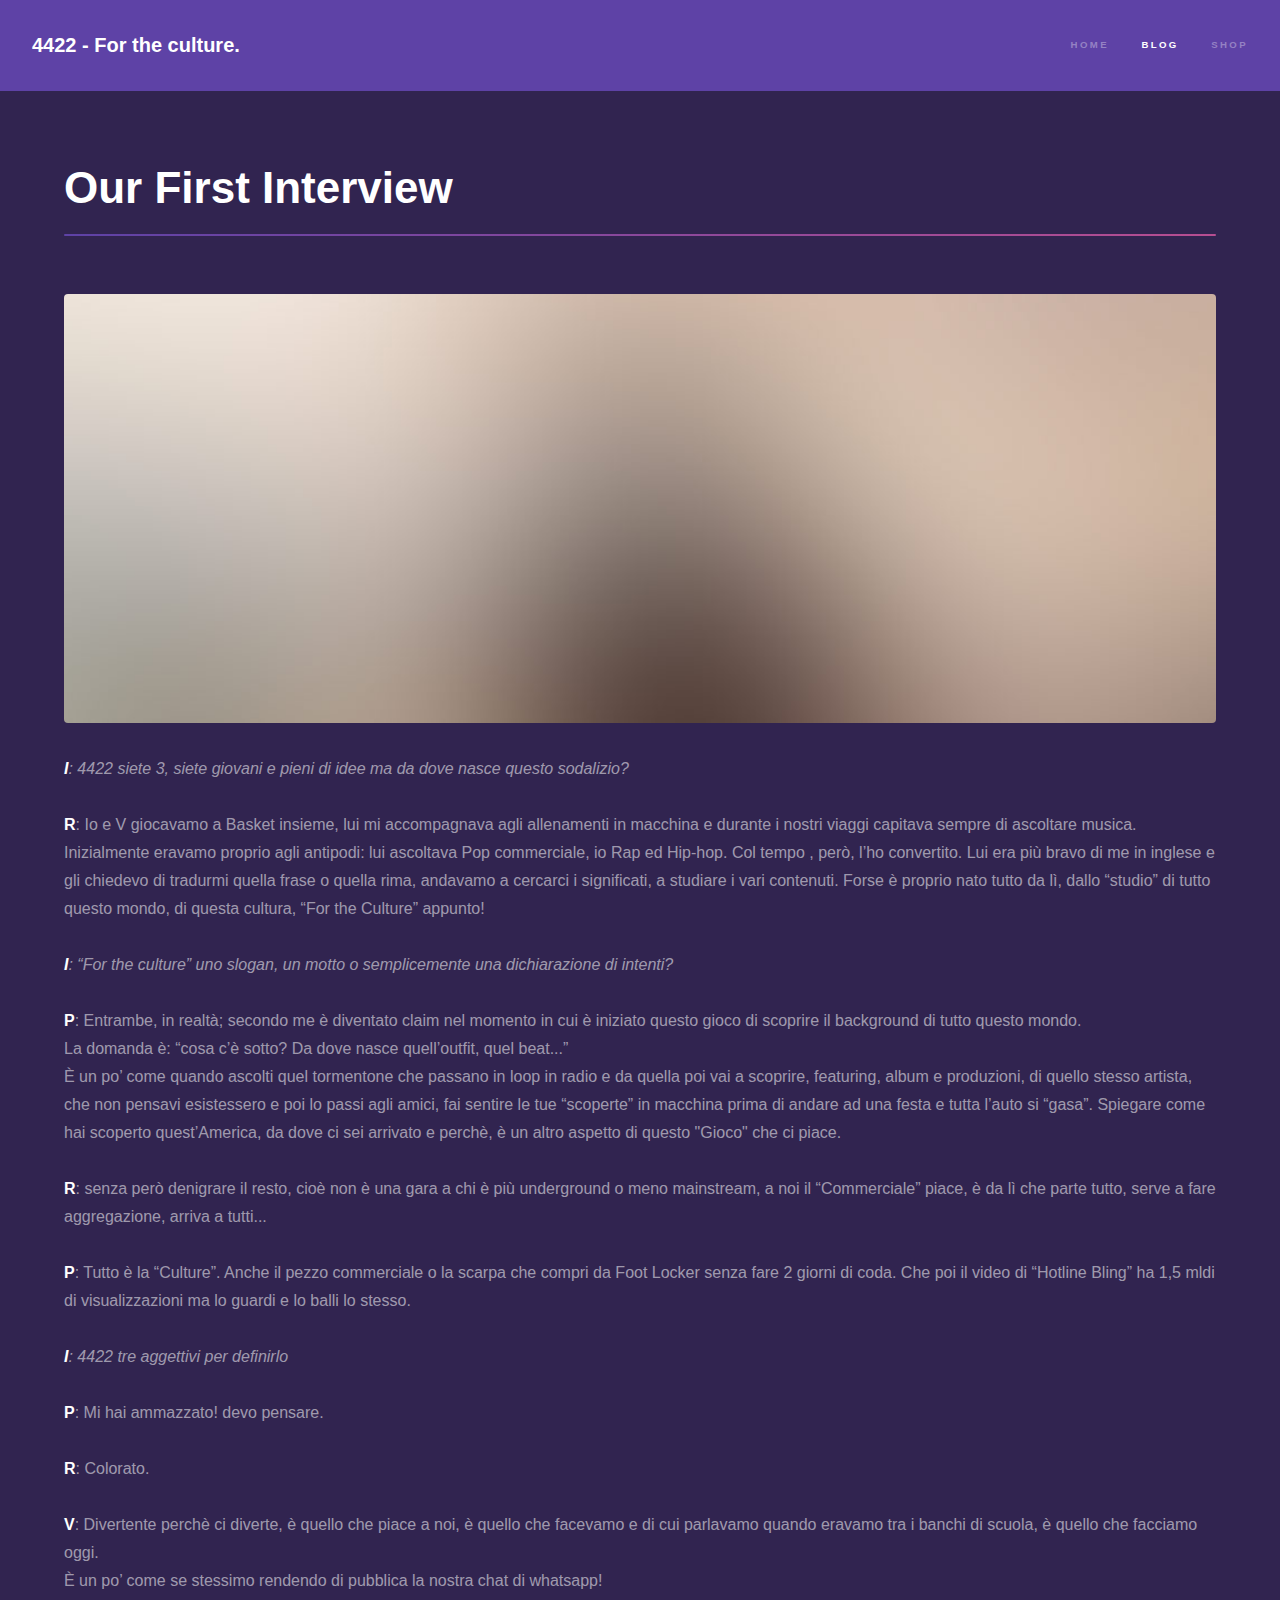
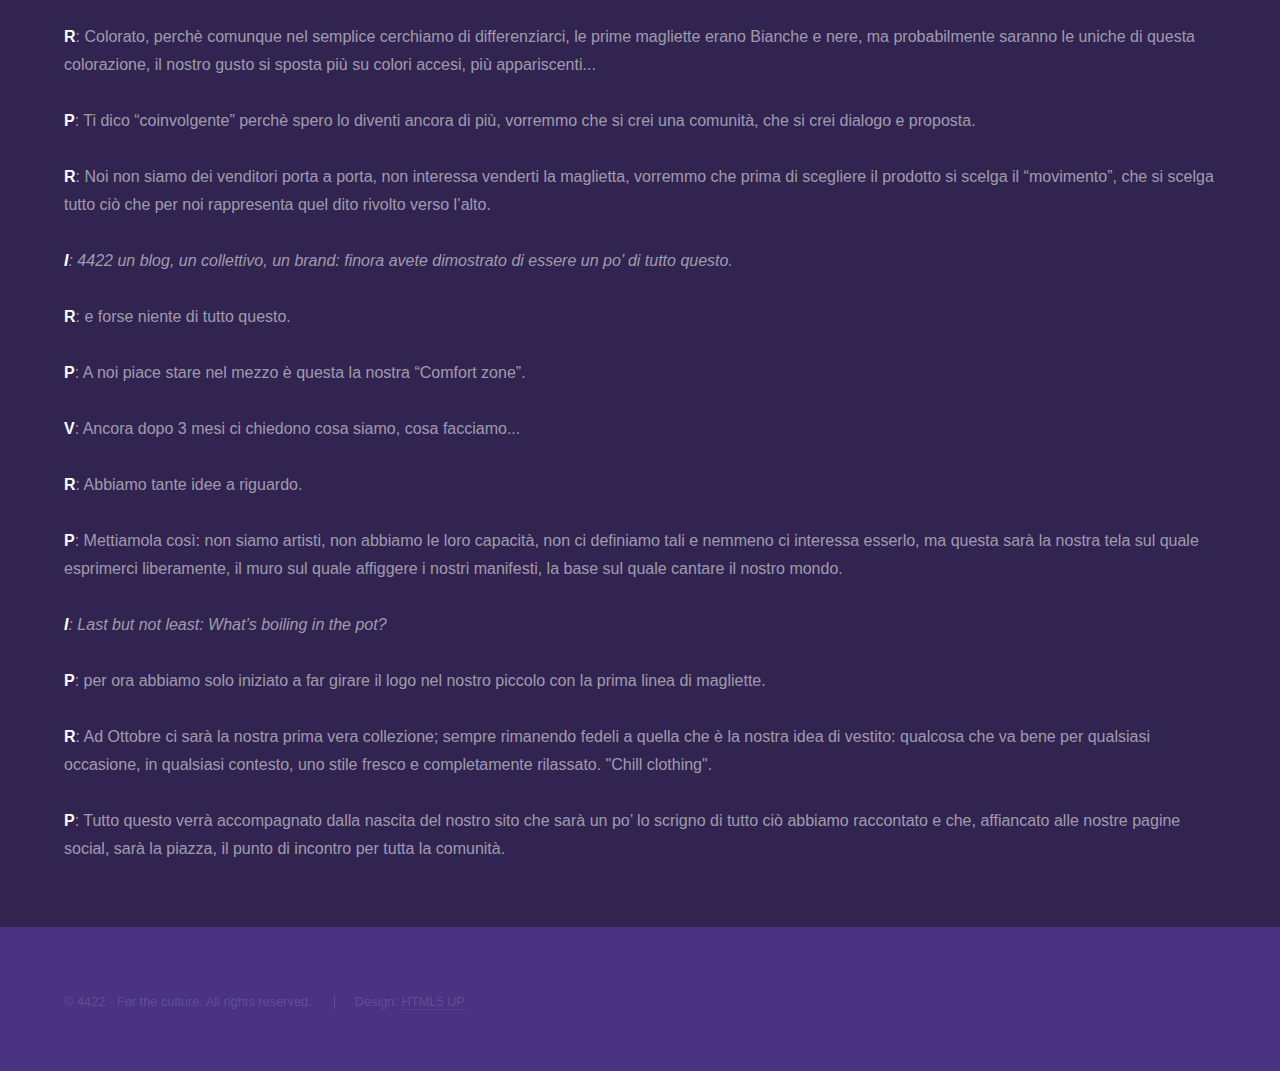
==== commit 74c17cf7: "Added interview" ====
--- a/blog.html
+++ b/blog.html
@@ -35,17 +35,124 @@
 		<!-- Main -->
 		<section id="main" class="wrapper">
 			<div class="inner">
-				<h1 class="major">Our Blog</h1>
+				<h1 class="major">Our First Interview</h1>
 				<span class="image fit"><img src="images/pic04.jpg" alt="" /></span>
-				<p>Donec eget ex magna. Interdum et malesuada fames ac ante ipsum primis in faucibus. Pellentesque venenatis dolor imperdiet
-					dolor mattis sagittis. Praesent rutrum sem diam, vitae egestas enim auctor sit amet. Pellentesque leo mauris, consectetur
-					id ipsum sit amet, fergiat. Pellentesque in mi eu massa lacinia malesuada et a elit. Donec urna ex, lacinia in purus
-					ac, pretium pulvinar mauris. Curabitur sapien risus, commodo eget turpis at, elementum convallis elit. Pellentesque
-					enim turpis, hendrerit tristique.</p>
-				<p>Interdum et malesuada fames ac ante ipsum primis in faucibus. Pellentesque venenatis dolor imperdiet dolor mattis
-					sagittis. Praesent rutrum sem diam, vitae egestas enim auctor sit amet. Pellentesque leo mauris, consectetur id ipsum
-					sit amet, fersapien risus, commodo eget turpis at, elementum convallis elit. Pellentesque enim turpis, hendrerit tristique
-					lorem ipsum dolor.</p>
+				<p>
+					<i><b>I</b>: 4422 siete 3, siete giovani e pieni di idee ma da dove nasce questo sodalizio?</i>
+					<br><br>
+
+					<b>R</b>: Io e V giocavamo a Basket insieme, lui mi accompagnava agli allenamenti in macchina e durante i nostri
+					viaggi
+					capitava sempre di ascoltare musica. Inizialmente eravamo proprio agli antipodi: lui ascoltava Pop commerciale, io
+					Rap ed Hip-hop. Col tempo , però, l’ho convertito. Lui era più bravo di me in inglese e gli chiedevo di tradurmi
+					quella frase o quella rima, andavamo a cercarci i significati, a studiare i vari contenuti. Forse è proprio nato
+					tutto da lì, dallo “studio” di tutto questo mondo, di questa cultura, “For the Culture” appunto!
+					<br><br>
+
+					<i><b>I</b>: “For the culture” uno slogan, un motto o semplicemente una dichiarazione di intenti?</i>
+					<br><br>
+
+					<b>P</b>: Entrambe, in realtà; secondo me è diventato claim nel momento in cui è iniziato questo gioco di
+					scoprire il
+					background di tutto questo mondo. <br>
+					La domanda è: “cosa c’è sotto? Da dove nasce quell’outfit, quel beat...”
+					<br>
+					È un po’ come quando ascolti quel tormentone che passano in loop in radio e da quella poi vai a scoprire,
+					featuring, album e produzioni, di quello stesso artista, che non pensavi esistessero e poi lo passi agli amici,
+					fai sentire le tue “scoperte” in macchina prima di andare ad una festa e tutta l’auto si “gasa”.
+					Spiegare come hai scoperto quest’America, da dove ci sei arrivato e perchè, è un altro aspetto di questo "Gioco"
+					che ci piace.
+					<br><br>
+
+					<b>R</b>: senza però denigrare il resto, cioè non è una gara a chi è più underground o meno mainstream, a noi
+					il
+					“Commerciale” piace, è da lì che parte tutto, serve a fare aggregazione, arriva a tutti...
+					<br> <br>
+
+					<b>P</b>: Tutto è la “Culture”. Anche il pezzo commerciale o la scarpa che compri da Foot Locker senza fare 2
+					giorni di
+					coda. Che poi il video di “Hotline Bling” ha 1,5 mldi di visualizzazioni ma lo guardi e lo balli lo stesso.
+					<br><br>
+
+
+					<i>
+						<b>I</b>:
+						4422 tre aggettivi per definirlo
+					</i>
+					<br><br>
+
+					<b>P</b>: Mi hai ammazzato! devo pensare.
+					<br><br>
+
+					<b>R</b>: Colorato.
+					<br><br>
+
+					<b>V</b>: Divertente perchè ci diverte, è quello che piace a noi, è quello che facevamo e di cui parlavamo
+					quando
+					eravamo tra i banchi di scuola, è quello che facciamo oggi.
+					<br>
+					È un po’ come se stessimo rendendo di pubblica la nostra chat di whatsapp!
+					<br><br>
+
+					<b>R</b>: Colorato, perchè comunque nel semplice cerchiamo di differenziarci, le prime magliette erano Bianche e
+					nere,
+					ma probabilmente saranno le uniche di questa colorazione, il nostro gusto si sposta più su colori accesi, più
+					appariscenti...
+					<br><br>
+
+					<b>P</b>: Ti dico “coinvolgente” perchè spero lo diventi ancora di più, vorremmo che si crei una comunità, che
+					si crei
+					dialogo e proposta.
+					<br><br>
+
+					<b>R</b>: Noi non siamo dei venditori porta a porta, non interessa venderti la maglietta, vorremmo che prima di
+					scegliere
+					il prodotto si scelga il “movimento”, che si scelga tutto ciò che per noi rappresenta quel dito rivolto verso
+					l’alto.
+					<br><br>
+
+					<i>
+						<b>I</b>:
+						4422 un blog, un collettivo, un brand: finora avete dimostrato di essere un po’ di tutto questo.
+					</i>
+					<br><br>
+
+					<b>R</b>: e forse niente di tutto questo.
+					<br><br>
+
+					<b>P</b>: A noi piace stare nel mezzo è questa la nostra “Comfort zone”.
+					<br><br>
+
+					<b>V</b>: Ancora dopo 3 mesi ci chiedono cosa siamo, cosa facciamo...
+					<br><br>
+
+					<b>R</b>: Abbiamo tante idee a riguardo.
+					<br><br>
+
+					<b>P</b>: Mettiamola così: non siamo artisti, non abbiamo le loro capacità, non ci definiamo tali e nemmeno ci
+					interessa esserlo, ma questa sarà la nostra tela sul quale esprimerci liberamente, il muro sul quale affiggere i
+					nostri manifesti, la base sul quale cantare il nostro mondo.
+
+					<br><br>
+
+					<i>
+						<b>I</b>: Last but not least: What’s boiling in the pot?
+					</i>
+					<br><br>
+
+					<b>P</b>: per ora abbiamo solo iniziato a far girare il logo nel nostro piccolo con la prima linea di magliette.
+					<br><br>
+
+					<b>R</b>: Ad Ottobre ci sarà la nostra prima vera collezione; sempre rimanendo fedeli a quella che è la nostra
+					idea di
+					vestito: qualcosa che va bene per qualsiasi occasione, in qualsiasi contesto, uno stile fresco e completamente
+					rilassato. "Chill clothing".
+					<br><br>
+
+					<b>P</b>: Tutto questo verrà accompagnato dalla nascita del nostro sito che sarà un po’ lo scrigno di tutto ciò
+					abbiamo raccontato e che, affiancato alle nostre pagine social, sarà la piazza, il punto di incontro per tutta la
+					comunità.
+				</p>
 			</div>
 		</section>
 
--- a/assets/css/main.css
+++ b/assets/css/main.css
@@ -2300,7 +2300,7 @@
 		line-height: 1.5;
 		margin: 0 0 0.7em 0;
 		display: block;
-		font-size: 1.1em;
+		/* font-size: 1.1em; */
 	}
 
 	input[type="text"],
@@ -2787,6 +2787,7 @@
 		cursor: default;
 		list-style: none;
 		padding-left: 0;
+		font-size: 45px;
 	}
 
 		ul.icons li {
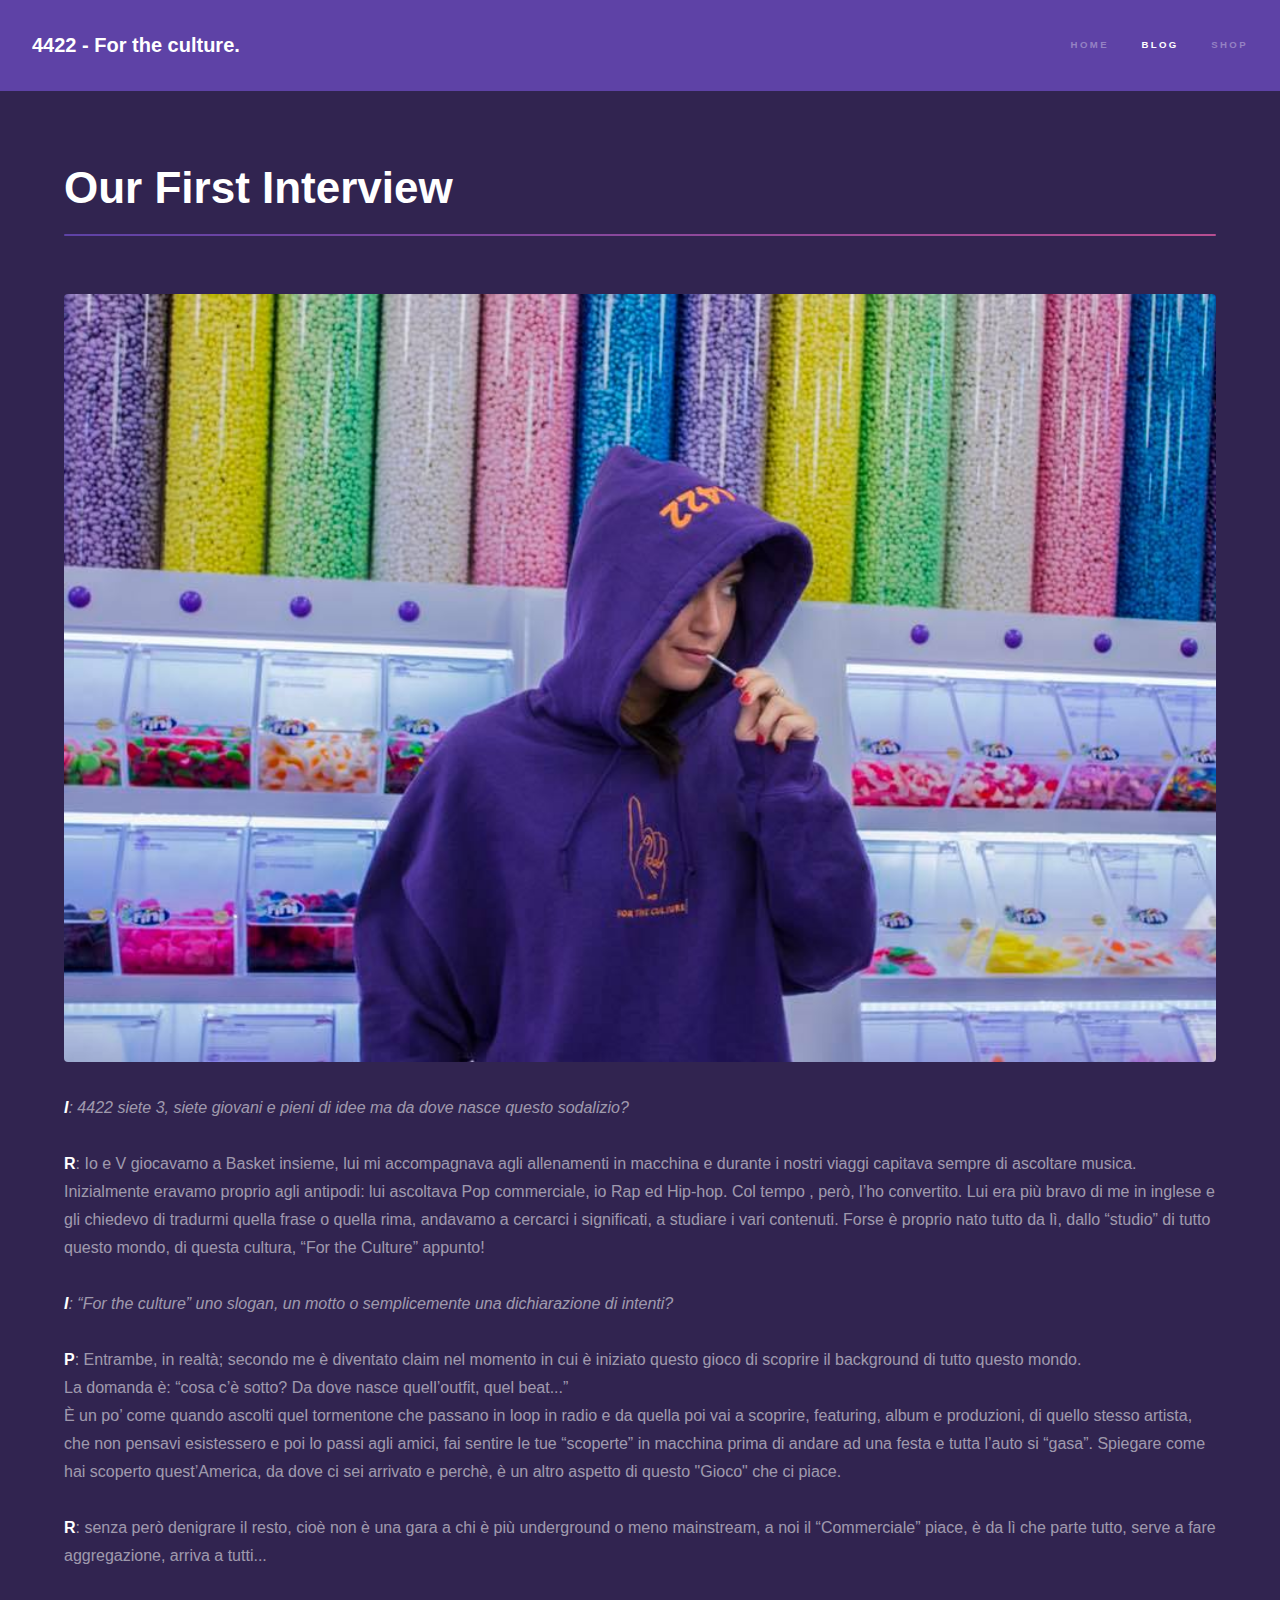
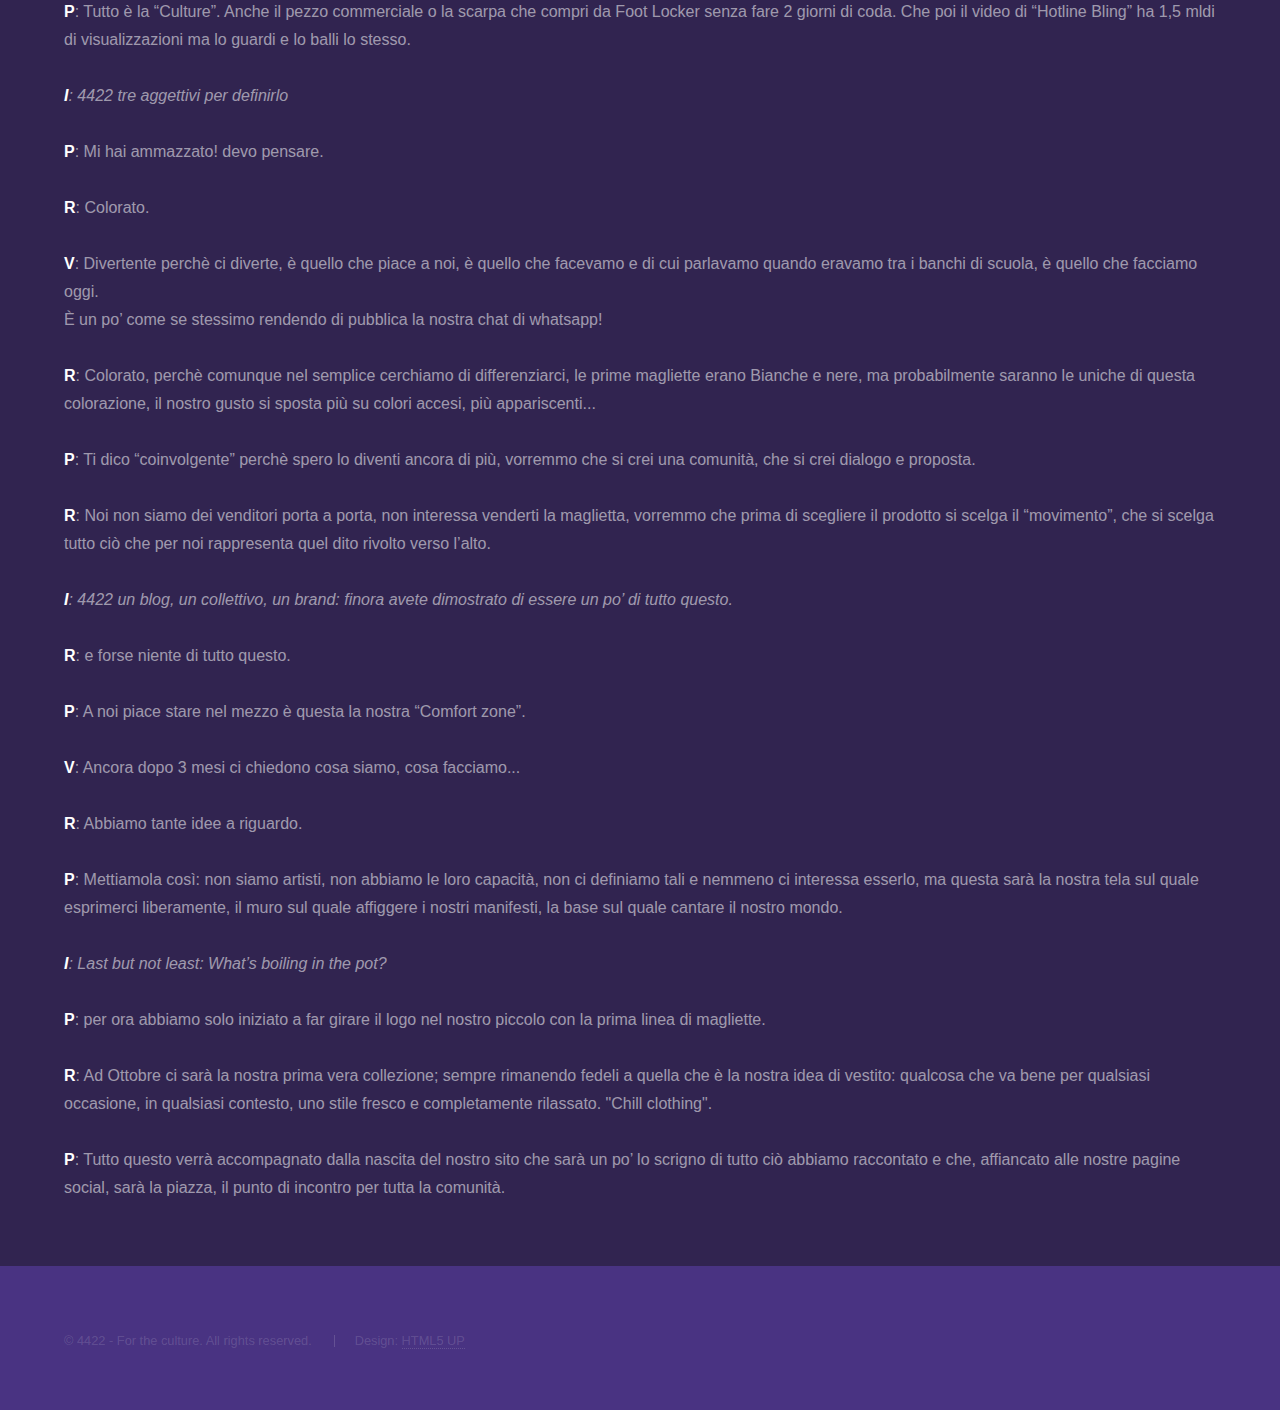
==== commit 3d75e068: "Adjusted infos" ====
--- a/blog.html
+++ b/blog.html
@@ -36,7 +36,7 @@
 		<section id="main" class="wrapper">
 			<div class="inner">
 				<h1 class="major">Our First Interview</h1>
-				<span class="image fit"><img src="images/pic04.jpg" alt="" /></span>
+				<span class="image fit"><img src="images/cover.jpg" alt="" /></span>
 				<p>
 					<i><b>I</b>: 4422 siete 3, siete giovani e pieni di idee ma da dove nasce questo sodalizio?</i>
 					<br><br>
